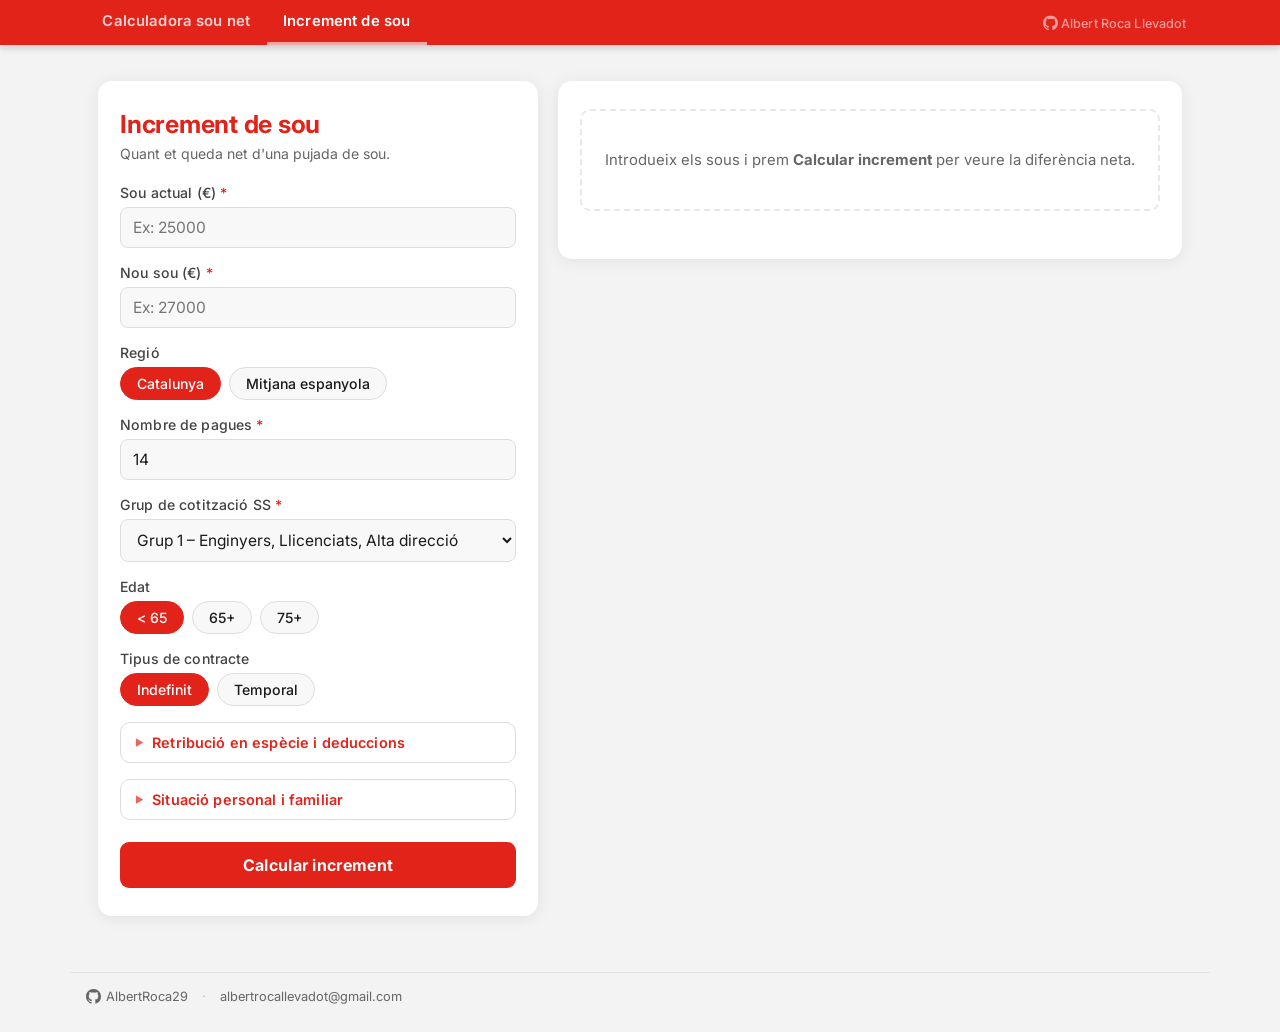
==== frontend/increment.html @ 5dbbe337 "feat: follow official AEAT algorithm and add step-by-step walkthrough Backend - Compute withholding " ====
<!DOCTYPE html>
<html lang="ca">
<head>
    <meta charset="UTF-8">
    <meta name="viewport" content="width=device-width, initial-scale=1.0">
    <title>Increment de sou</title>
    <link rel="icon" type="image/x-icon" href="logo.ico">
    <link rel="preconnect" href="https://fonts.googleapis.com">
    <link href="https://fonts.googleapis.com/css2?family=Inter:wght@400;500;600;700&display=swap" rel="stylesheet">
    <link rel="stylesheet" href="style.css">
</head>
<body>
    <nav class="navbar" id="navbar"></nav>

    <div class="page-wrapper">
        <div class="main-grid">

            <!-- LEFT: form -->
            <div class="form-panel">
                <h1>Increment de sou</h1>
                <p class="page-subtitle">Quant et queda net d'una pujada de sou.</p>
                <form id="incrementForm">
                    <div class="form-row">
                        <label for="sou_actual">Sou actual (€) <span style="color:var(--primary)">*</span></label>
                        <input type="number" id="sou_actual" name="sou_actual" required step="any" placeholder="Ex: 25000">
                    </div>
                    <div class="form-row">
                        <label for="sou_nou">Nou sou (€) <span style="color:var(--primary)">*</span></label>
                        <input type="number" id="sou_nou" name="sou_nou" required step="any" placeholder="Ex: 27000">
                    </div>
                    <div id="profileFields" style="display:contents"></div>

                    <button type="submit" class="btn-submit">Calcular increment</button>
                </form>
            </div>

            <!-- RIGHT: results -->
            <div class="result-panel">
                <div class="result-placeholder" id="resultPlaceholder">
                    Introdueix els sous i prem <strong>Calcular increment</strong> per veure la diferència neta.
                </div>
                <div id="result"></div>
                <div id="walkthrough"></div>
                <div id="plots"></div>
            </div>

        </div>
    </div>

    <footer class="site-footer" id="site-footer"></footer>

    <script src="shared.js"></script>
    <script src="profile.js"></script>
    <script src="walkthrough.js"></script>
    <script>
    Profile.mount(document.getElementById('profileFields'));

    document.getElementById('incrementForm').addEventListener('submit', async function(e) {
        e.preventDefault();
        const souActual = parseFloat(document.getElementById('sou_actual').value);
        const souNou = parseFloat(document.getElementById('sou_nou').value);
        const profile = Profile.read();
        const nPagues = profile.n_pagues;

        const placeholder = document.getElementById('resultPlaceholder');
        const resultEl = document.getElementById('result');
        const wtEl = document.getElementById('walkthrough');
        const plotsEl = document.getElementById('plots');
        wtEl.innerHTML = '';
        plotsEl.innerHTML = '';

        if (isNaN(souActual) || isNaN(souNou) || souNou <= souActual) {
            placeholder.style.display = 'none';
            resultEl.innerHTML = '<div style="color:#dc3545;padding:12px 0">El nou sou ha de ser superior al sou actual.</div>';
            return;
        }

        placeholder.style.display = 'none';
        resultEl.innerHTML = '<div style="color:#888;padding:20px 0;text-align:center">Calculant…</div>';

        try {
            const result = await Profile.post('/api/increment', { previous_gross: souActual, new_gross: souNou, ...profile });
            const fmt = (n) => '€' + n.toFixed(2).replace(/\B(?=(\d{3})+(?!\d))/g, '.');
            const pct = (n) => n.toFixed(2) + '%';
            const prev = result.previous, now = result.new;
            resultEl.innerHTML = `
<div style="font-size:0.95em;text-align:left;line-height:1.75;background:#f8f8f8;border-radius:12px;padding:20px 18px;border:1px solid #eee">
  <div style="font-weight:700;color:#e2231a;margin-bottom:10px;font-size:0.95em;letter-spacing:0.04em;font-family:Inter,sans-serif">RESUM DE L'INCREMENT</div>
  <span style="color:#888">Increment brut anual:</span> +${fmt(result.increment_annual_brut)}<br>
  <span style="color:#888">− SS addicional:</span> −${fmt(result.increment_annual_ss)}<br>
  <span style="color:#888">− IRPF addicional:</span> −${fmt(result.increment_annual_irpf)}<br>
  <b>Increment net anual: ${fmt(result.increment_annual_net)}</b>
  <div style="border-top:1px solid #e0e4ea;margin:8px 0"></div>
  <b style="font-size:1.08em">Increment net per paga (${nPagues}): ${fmt(result.increment_annual_net / nPagues)}</b><br>
  <span style="color:#888;font-size:0.88em">Equivalent mensual (÷12): ${fmt(result.increment_monthly_net)}</span>
  ${prev ? `<div style="border-top:1px solid #e0e4ea;margin:8px 0"></div>
  <span style="color:#888">Tipus de retenció:</span> ${pct(prev.tipo_retencio)} → <b>${pct(now.tipo_retencio)}</b><br>
  <span style="color:#888">Sou net per paga:</span> ${fmt(prev.sou_net_per_paga)} → <b>${fmt(now.sou_net_per_paga)}</b>` : ''}
</div>`;

            if (now && now.walkthrough) Walkthrough.render(wtEl, now.walkthrough, prev.walkthrough, { region: profile.region });
            if (result.increment_pie) plotsEl.innerHTML = `<img src="data:image/png;base64,${result.increment_pie}" alt="Gràfic de l'increment">`;

            if (window.innerWidth < 1024) {
                document.querySelector('.result-panel').scrollIntoView({behavior:'smooth', block:'start'});
            }
        } catch (err) {
            resultEl.innerHTML = '<div style="color:#dc3545;padding:12px 0">Error: ' + err.message + '</div>';
        }
    });
    </script>
</body>
</html>
---- frontend/style.css ----
:root {
    --primary: #e2231a;
    --primary-dark: #b81b13;
    --primary-light: #fff1f0;
    --bg: #f3f3f3;
    --card: #ffffff;
    --shadow: 0 2px 16px rgba(0,0,0,0.08);
    --radius: 14px;
    --input-bg: #f8f8f8;
    --input-border: #ddd;
    --text: #1a1a1a;
    --text-muted: #666;
}

*, *::before, *::after { box-sizing: border-box; }

html, body {
    margin: 0;
    padding: 0;
    min-height: 100vh;
    font-family: 'Inter', Arial, sans-serif;
    background: var(--bg);
    color: var(--text);
}

/* ---- Navbar ---- */
.navbar {
    background: var(--primary);
    position: sticky;
    top: 0;
    z-index: 100;
    box-shadow: 0 2px 8px rgba(0,0,0,0.2);
}
.navbar-inner {
    max-width: 1140px;
    margin: 0 auto;
    display: flex;
    align-items: center;
    justify-content: space-between;
    padding: 0 16px;
}
.navbar-links {
    display: flex;
    align-items: center;
}
.navbar a {
    color: rgba(255,255,255,0.8);
    text-decoration: none;
    font-weight: 600;
    font-size: 0.93em;
    padding: 0.8em 1.1em;
    border-bottom: 3px solid transparent;
    transition: color 0.15s, border-color 0.15s;
    display: inline-block;
    letter-spacing: 0.01em;
}
.navbar a.active,
.navbar a:hover {
    color: #fff;
    border-bottom-color: rgba(255,255,255,0.6);
}
.navbar-author {
    display: inline-flex;
    align-items: center;
    gap: 6px;
    color: rgba(255,255,255,0.55) !important;
    font-size: 0.79em !important;
    font-weight: 500 !important;
    padding: 0.5em 0.6em !important;
    border-bottom: none !important;
    white-space: nowrap;
}
.navbar-author:hover {
    color: rgba(255,255,255,0.9) !important;
    border-bottom-color: transparent !important;
}
.navbar-author svg {
  transform: translateY(2.5px);
}
@media (max-width: 420px) {
    .navbar-author-name { display: none; }
}

/* ---- Page layout ---- */
.page-wrapper {
    max-width: 1140px;
    margin: 0 auto;
    padding: 24px 16px 56px;
}

.main-grid {
    display: flex;
    flex-direction: column;
    gap: 20px;
}

@media (min-width: 768px) and (orientation: landscape),
       (min-width: 1024px) {
    .page-wrapper { padding: 36px 28px 56px; }
    .main-grid { flex-direction: row; align-items: flex-start; }
    .result-panel { flex: 1 1 0; position: sticky; top: 58px; }
}

/* ---- Panels ---- */
.form-panel,
.result-panel {
    background: var(--card);
    border-radius: var(--radius);
    box-shadow: var(--shadow);
    padding: 28px 22px;
}

h1 {
    color: var(--primary);
    font-size: 1.55em;
    font-weight: 700;
    margin: 0 0 6px 0;
    letter-spacing: -0.01em;
}

.page-subtitle {
    margin: 0 0 22px 0;
    font-size: 0.88em;
    color: var(--text-muted);
    font-weight: 400;
}

.section-label {
    margin: 0 0 14px 0;
    font-size: 0.78em;
    font-weight: 700;
    color: var(--text-muted);
    text-transform: uppercase;
    letter-spacing: 0.08em;
}

/* ---- Empty state ---- */
.result-placeholder {
    color: var(--text-muted);
    text-align: center;
    padding: 40px 16px;
    font-size: 0.93em;
    border: 2px dashed #e8e8e8;
    border-radius: 10px;
}

/* ---- Form ---- */
form {
    display: flex;
    flex-direction: column;
    gap: 16px;
}

.form-row {
    display: flex;
    flex-direction: column;
    gap: 6px;
}

label {
    font-weight: 500;
    font-size: 0.88em;
    color: #444;
    display: block;
    letter-spacing: 0.01em;
}

input[type="number"],
input[type="text"],
select {
    width: 100%;
    padding: 10px 12px;
    border-radius: 8px;
    border: 1.5px solid var(--input-border);
    background: var(--input-bg);
    font-size: 0.97rem;
    font-family: inherit;
    color: var(--text);
    transition: border-color 0.15s, box-shadow 0.15s;
    outline: none;
}
input[type="number"]:focus,
input[type="text"]:focus,
select:focus {
    border-color: var(--primary);
    box-shadow: 0 0 0 3px rgba(226,35,26,0.1);
}

/* ---- Pills ---- */
.pill-group {
    display: flex;
    flex-wrap: wrap;
    gap: 8px;
}
.pill {
    padding: 7px 16px;
    border-radius: 20px;
    border: 1.5px solid var(--input-border);
    background: var(--input-bg);
    cursor: pointer;
    font-weight: 500;
    font-size: 0.88em;
    transition: background 0.15s, border-color 0.15s, color 0.15s;
    user-select: none;
}
.pill.selected {
    background: var(--primary);
    color: #fff;
    border-color: var(--primary);
}

/* ---- Person cards (situació familiar) ---- */
.person-card {
    border: 1.5px solid var(--input-border);
    border-radius: 10px;
    padding: 12px 12px 14px;
    background: #fff;
    display: flex;
    flex-direction: column;
    gap: 11px;
}
.person-card-head {
    display: flex;
    justify-content: space-between;
    align-items: center;
    font-weight: 600;
    font-size: 0.86em;
    color: #444;
}
.mini-row {
    display: flex;
    flex-direction: column;
    gap: 6px;
}
.mini-label {
    font-size: 0.82em;
    color: var(--text-muted);
    font-weight: 500;
}
.field-hint {
    font-size: 0.8em;
    color: var(--text-muted);
    line-height: 1.45;
}

/* ---- Submit button ---- */
.btn-submit {
    background: var(--primary);
    color: #fff;
    border: none;
    border-radius: 9px;
    padding: 13px 24px;
    font-size: 1em;
    font-family: inherit;
    font-weight: 700;
    cursor: pointer;
    transition: background 0.15s;
    width: 100%;
    margin-top: 6px;
    letter-spacing: 0.02em;
}
.btn-submit:hover { background: var(--primary-dark); }

/* ---- Mobile ---- */
@media (max-width: 480px) {
    .form-panel, .result-panel { padding: 20px 14px; }
    h1 { font-size: 1.3em; }
}

/* ---- Footer ---- */
.site-footer {
    max-width: 1140px;
    margin: 0 auto;
    padding: 16px 16px 28px;
    display: flex;
    align-items: center;
    flex-wrap: wrap;
    gap: 8px 14px;
    color: var(--text-muted);
    font-size: 0.8em;
    border-top: 1px solid #e4e4e4;
}
.site-footer a {
    color: var(--text-muted);
    text-decoration: none;
    display: inline-flex;
    align-items: center;
    gap: 5px;
    transition: color 0.15s;
}
.site-footer a:hover { color: var(--primary); }
.site-footer .sep { opacity: 0.4; }
@media (max-width: 420px) {
    .footer-email { display: none; }
    .site-footer .sep { display: none; }
}

/* ==== Shared by the calculator and the increment page ==== */
@media (min-width: 768px) and (orientation: landscape),
       (min-width: 1024px) {
    .form-panel { flex: 0 0 440px; }
    .result-panel {
        max-height: calc(100vh - 80px);
        overflow-y: auto;
    }
}

/* ---- Toggle switch ---- */
.switch {
    display: inline-flex;
    align-items: center;
    gap: 10px;
    cursor: pointer;
    font-size: 0.88em;
    font-weight: 500;
}
.switch input[type="checkbox"] { display: none; }
.slider {
    width: 38px;
    height: 22px;
    background: #ccc;
    border-radius: 12px;
    position: relative;
    transition: background 0.2s;
    flex-shrink: 0;
}
.slider::before {
    content: '';
    position: absolute;
    left: 3px;
    top: 3px;
    width: 16px;
    height: 16px;
    background: #fff;
    border-radius: 50%;
    transition: transform 0.2s;
}
.switch input[type="checkbox"]:checked + .slider { background: var(--primary); }
.switch input[type="checkbox"]:checked + .slider::before { transform: translateX(16px); }

/* ---- Accordion ---- */
details {
    border: 1.5px solid var(--input-border);
    border-radius: 10px;
    overflow: hidden;
}
summary {
    font-weight: 600;
    font-size: 0.9em;
    color: var(--primary);
    padding: 11px 14px;
    cursor: pointer;
    outline: none;
    list-style: none;
    display: flex;
    align-items: center;
    gap: 8px;
    user-select: none;
    letter-spacing: 0.01em;
}
summary::-webkit-details-marker { display: none; }
summary::before {
    content: '▶';
    font-size: 0.65em;
    transition: transform 0.2s;
    opacity: 0.7;
}
details[open] > summary::before { transform: rotate(90deg); }
.group-content {
    padding: 8px 14px 16px;
    display: flex;
    flex-direction: column;
    gap: 12px;
    border-top: 1px solid var(--input-border);
    background: #fafafa;
}

/* ---- Extra buttons ---- */
.add-btn {
    background: var(--primary);
    color: #fff;
    border: none;
    border-radius: 7px;
    padding: 8px 16px;
    font-size: 0.88em;
    font-family: inherit;
    font-weight: 600;
    cursor: pointer;
    transition: background 0.15s;
}
.add-btn:hover { background: var(--primary-dark); }

.remove-btn {
    background: #dc3545;
    color: #fff;
    border: none;
    border-radius: 6px;
    padding: 5px 10px;
    font-size: 0.85em;
    cursor: pointer;
    font-family: inherit;
    font-weight: 500;
}
.remove-btn:hover { background: #b02a37; }

/* ---- Result / plots ---- */
#result { font-size: 0.95em; line-height: 1.7; }
#plots { display: flex; flex-direction: column; gap: 20px; margin-top: 20px; }
#plots img {
    max-width: 100%;
    border-radius: 12px;
    border: 1px solid #ebebeb;
    box-shadow: 0 2px 12px rgba(0,0,0,0.06);
}

#result { font-size: 0.95em; line-height: 1.7; }

/* ==== Walkthrough (pas a pas de l'algorisme oficial) ==== */
.wt { margin-top: 22px; display: flex; flex-direction: column; gap: 14px; }
.wt-head { padding: 2px 2px 0; }
.wt-title { font-weight: 700; font-size: 1.05em; }
.wt-subtitle { font-size: 0.85em; color: var(--text-muted); margin-top: 2px; }
.wt-subtitle a { color: var(--primary); }
.wt-card { background: #f8f8f8; border: 1px solid #eee; border-radius: 12px; padding: 14px 16px; }
.wt-h { font-weight: 700; font-size: 0.95em; }
.wt-h span { color: var(--text-muted); font-weight: 500; }
.wt-p { font-size: 0.84em; color: #555; margin-top: 2px; line-height: 1.5; }
.wt-wf { display: grid; grid-template-columns: minmax(110px, 160px) 1fr auto; gap: 6px 10px; align-items: center; margin-top: 10px; font-size: 0.85em; line-height: 1.25; }
.wt-lab { text-align: right; color: #333; }
.wt-lab code { display: block; font-size: 0.78em; color: #888; }
.wt-track { position: relative; height: 18px; background: #efefef; border-radius: 4px; }
.wt-bar { position: absolute; top: 0; height: 100%; border-radius: 4px; transition: all .35s; }
.wt-num { font-family: ui-monospace, Menlo, Consolas, monospace; font-size: 0.92em; text-align: right; white-space: nowrap; }
.wt-neg { background: repeating-linear-gradient(135deg, #f6b6b2 0 6px, #fbd3d0 6px 12px); }
.wt-tot { background: var(--primary); }
.wt-start { background: #2f6fd6; }
.wt-min { background: #3aa76d; }
.wt-ghost { position: absolute; top: -3px; bottom: -3px; width: 2px; margin-left: -1px; background: #1a1a1a; border-radius: 1px; }
.wt-d { display: block; font-size: 0.82em; }
.wt-up, .wt-down { color: #444; font-weight: 600; } .wt-same { color: #999; }
.wt-h .wt-d, .wt-rowlab .wt-d, .wt-kv .wt-d { display: inline; margin-left: 6px; }
.wt-rowlab { font-size: 0.82em; color: #666; margin-top: 10px; }
.wt-brkwrap { position: relative; }
.wt-brk { display: flex; height: 26px; border-radius: 6px; overflow: hidden; margin-top: 4px; }
.wt-brk div { display: flex; align-items: center; justify-content: center; font-size: 0.72em; color: #fff; font-weight: 600; white-space: nowrap; overflow: hidden; min-width: 0; }
.wt-kv { display: grid; grid-template-columns: 1fr auto; gap: 4px 12px; font-size: 0.86em; margin-top: 10px; }
.wt-kv span:nth-child(even) { font-family: ui-monospace, Menlo, Consolas, monospace; text-align: right; }
.wt-pill { display: inline-block; border-radius: 99px; padding: 2px 10px; font-size: 0.8em; font-weight: 600; }
.wt-ok { background: #e5f6ec; color: #1f7a47; } .wt-no { background: var(--primary-light); color: var(--primary-dark); } .wt-warn { background: #fff4dd; color: #8a5a00; }
.wt-big { display: flex; flex-wrap: wrap; gap: 14px 32px; margin-top: 12px; align-items: flex-end; }
.wt-n { font-size: 1.9em; font-weight: 800; color: var(--primary); line-height: 1.1; }
.wt-n2 { font-size: 1.35em; color: #333; }
.wt-was { font-size: 0.8em; color: #888; }
@media (max-width: 520px) {
    .wt-card { padding: 12px; }
    .wt-wf { grid-template-columns: 84px 1fr auto; gap: 6px 8px; }
    .wt-lab code { display: none; }
}
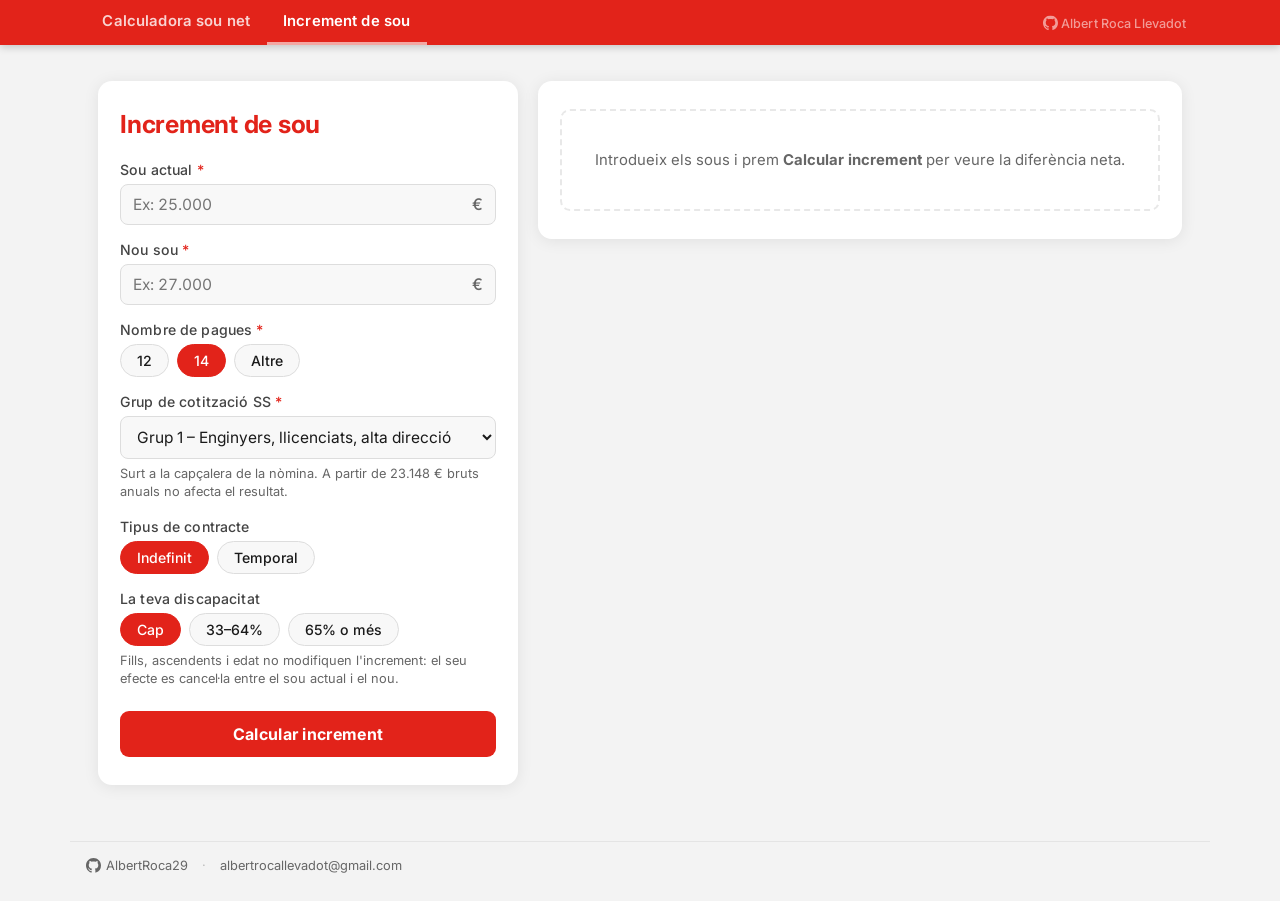
==== commit 10475994: "feat(calculator): simplify pay count and SS group inputs - Number of pays: 12 / 14 pills plus "Altre" ====
--- a/frontend/increment.html
+++ b/frontend/increment.html
@@ -18,18 +18,50 @@
             <!-- LEFT: form -->
             <div class="form-panel">
                 <h1>Increment de sou</h1>
-                <p class="page-subtitle">Quant et queda net d'una pujada de sou.</p>
                 <form id="incrementForm">
                     <div class="form-row">
-                        <label for="sou_actual">Sou actual (€) <span style="color:var(--primary)">*</span></label>
-                        <input type="number" id="sou_actual" name="sou_actual" required step="any" placeholder="Ex: 25000">
+                        <label for="sou_actual">Sou actual <span class="req">*</span></label>
+                        <div class="input-affix">
+                            <input type="text" inputmode="decimal" data-money autocomplete="off" id="sou_actual" name="sou_actual" required placeholder="Ex: 25.000">
+                        </div>
                     </div>
                     <div class="form-row">
-                        <label for="sou_nou">Nou sou (€) <span style="color:var(--primary)">*</span></label>
-                        <input type="number" id="sou_nou" name="sou_nou" required step="any" placeholder="Ex: 27000">
+                        <label for="sou_nou">Nou sou <span class="req">*</span></label>
+                        <div class="input-affix">
+                            <input type="text" inputmode="decimal" data-money autocomplete="off" id="sou_nou" name="sou_nou" required placeholder="Ex: 27.000">
+                        </div>
                     </div>
-                    <div id="profileFields" style="display:contents"></div>
-
+                    <div class="form-row">
+                        <label>Nombre de pagues <span class="req">*</span></label>
+                        <div class="pill-group" id="paguesPills">
+                            <button type="button" aria-pressed="false" class="pill" data-value="12">12</button>
+                            <button type="button" aria-pressed="true" class="pill selected" data-value="14">14</button>
+                            <button type="button" aria-pressed="false" class="pill" data-value="other">Altre</button>
+                            <input type="number" id="n_pagues" name="n_pagues" class="pagues-other" required min="1" max="15" step="1" value="14" placeholder="Nº" aria-label="Nombre de pagues" hidden>
+                        </div>
+                    </div>
+                    <div class="form-row">
+                        <label for="grup_cotitzacio">Grup de cotització SS <span class="req">*</span></label>
+                        <select id="grup_cotitzacio" name="grup_cotitzacio" required></select>
+                    </div>
+                    <div class="form-row">
+                        <label>Tipus de contracte</label>
+                        <div class="pill-group" id="contractTypePills">
+                            <button type="button" aria-pressed="true" class="pill selected" data-value="indefinite">Indefinit</button>
+                            <button type="button" aria-pressed="false" class="pill" data-value="temporary">Temporal</button>
+                        </div>
+                        <input type="hidden" id="contract_type" name="contract_type" value="indefinite">
+                    </div>
+                    <div class="form-row">
+                        <label>La teva discapacitat</label>
+                        <div class="pill-group" id="disabilitySelfPills">
+                            <button type="button" aria-pressed="true" class="pill selected" data-value="0">Cap</button>
+                            <button type="button" aria-pressed="false" class="pill" data-value="50">33–64%</button>
+                            <button type="button" aria-pressed="false" class="pill" data-value="80">65% o més</button>
+                        </div>
+                        <input type="hidden" id="disability_self" value="0">
+                        <div class="field-hint">Fills, ascendents i edat no modifiquen l'increment: el seu efecte es cancel·la entre el sou actual i el nou.</div>
+                    </div>
                     <button type="submit" class="btn-submit">Calcular increment</button>
                 </form>
             </div>
@@ -39,8 +71,7 @@
                 <div class="result-placeholder" id="resultPlaceholder">
                     Introdueix els sous i prem <strong>Calcular increment</strong> per veure la diferència neta.
                 </div>
-                <div id="result"></div>
-                <div id="walkthrough"></div>
+                <div id="result" aria-live="polite"></div>
                 <div id="plots"></div>
             </div>
 
@@ -50,62 +81,72 @@
     <footer class="site-footer" id="site-footer"></footer>
 
     <script src="shared.js"></script>
-    <script src="profile.js"></script>
-    <script src="walkthrough.js"></script>
     <script>
-    Profile.mount(document.getElementById('profileFields'));
+    // Amb dos sous, mana el més baix: és on el grup pot afectar.
+    initGrupSelect('grup_cotitzacio',
+        () => { const v = ['sou_actual', 'sou_nou'].map(readMoney).filter(Number.isFinite); return v.length ? Math.min(...v) : NaN; },
+        ['sou_actual', 'sou_nou']);
+    bindPaguesPills('paguesPills', 'n_pagues');
+    initMoneyInputs();
+    bindPills('contractTypePills', 'contract_type');
+    bindPills('disabilitySelfPills', 'disability_self');
 
+    function renderResult(r, nPagues) {
+        return resultHero(`Increment net per paga (${nPagues})`, fmtEur(r.increment_annual_net / nPagues),
+                `Equivalent mensual (÷12): ${fmtEur(r.increment_monthly_net)}`)
+            + resultSection("Resum de l'increment", [
+                ['Increment brut anual', '+' + fmtEur(r.increment_annual_brut)],
+                ['− SS addicional', '−' + fmtEur(r.increment_annual_ss), 'minus'],
+                ['− IRPF addicional', '−' + fmtEur(r.increment_annual_irpf), 'minus'],
+                ['Increment net anual', fmtEur(r.increment_annual_net), 'total'],
+            ]);
+    }
+
+    let requestSeq = 0;
     document.getElementById('incrementForm').addEventListener('submit', async function(e) {
         e.preventDefault();
-        const souActual = parseFloat(document.getElementById('sou_actual').value);
-        const souNou = parseFloat(document.getElementById('sou_nou').value);
-        const profile = Profile.read();
-        const nPagues = profile.n_pagues;
+        const seq = ++requestSeq;
+        const souActual = readMoney('sou_actual');
+        const souNou = readMoney('sou_nou');
+        const nPagues = parseInt(document.getElementById('n_pagues').value);
 
-        const placeholder = document.getElementById('resultPlaceholder');
         const resultEl = document.getElementById('result');
-        const wtEl = document.getElementById('walkthrough');
         const plotsEl = document.getElementById('plots');
-        wtEl.innerHTML = '';
+        document.getElementById('resultPlaceholder').style.display = 'none';
         plotsEl.innerHTML = '';
 
         if (isNaN(souActual) || isNaN(souNou) || souNou <= souActual) {
-            placeholder.style.display = 'none';
-            resultEl.innerHTML = '<div style="color:#dc3545;padding:12px 0">El nou sou ha de ser superior al sou actual.</div>';
+            showError(resultEl, 'El nou sou ha de ser superior al sou actual.');
             return;
         }
 
-        placeholder.style.display = 'none';
-        resultEl.innerHTML = '<div style="color:#888;padding:20px 0;text-align:center">Calculant…</div>';
+        showLoading(resultEl);
+        const restoreButton = setSubmitting(this);
 
         try {
-            const result = await Profile.post('/api/increment', { previous_gross: souActual, new_gross: souNou, ...profile });
-            const fmt = (n) => '€' + n.toFixed(2).replace(/\B(?=(\d{3})+(?!\d))/g, '.');
-            const pct = (n) => n.toFixed(2) + '%';
-            const prev = result.previous, now = result.new;
-            resultEl.innerHTML = `
-<div style="font-size:0.95em;text-align:left;line-height:1.75;background:#f8f8f8;border-radius:12px;padding:20px 18px;border:1px solid #eee">
-  <div style="font-weight:700;color:#e2231a;margin-bottom:10px;font-size:0.95em;letter-spacing:0.04em;font-family:Inter,sans-serif">RESUM DE L'INCREMENT</div>
-  <span style="color:#888">Increment brut anual:</span> +${fmt(result.increment_annual_brut)}<br>
-  <span style="color:#888">− SS addicional:</span> −${fmt(result.increment_annual_ss)}<br>
-  <span style="color:#888">− IRPF addicional:</span> −${fmt(result.increment_annual_irpf)}<br>
-  <b>Increment net anual: ${fmt(result.increment_annual_net)}</b>
-  <div style="border-top:1px solid #e0e4ea;margin:8px 0"></div>
-  <b style="font-size:1.08em">Increment net per paga (${nPagues}): ${fmt(result.increment_annual_net / nPagues)}</b><br>
-  <span style="color:#888;font-size:0.88em">Equivalent mensual (÷12): ${fmt(result.increment_monthly_net)}</span>
-  ${prev ? `<div style="border-top:1px solid #e0e4ea;margin:8px 0"></div>
-  <span style="color:#888">Tipus de retenció:</span> ${pct(prev.tipo_retencio)} → <b>${pct(now.tipo_retencio)}</b><br>
-  <span style="color:#888">Sou net per paga:</span> ${fmt(prev.sou_net_per_paga)} → <b>${fmt(now.sou_net_per_paga)}</b>` : ''}
-</div>`;
-
-            if (now && now.walkthrough) Walkthrough.render(wtEl, now.walkthrough, prev.walkthrough, { region: profile.region });
-            if (result.increment_pie) plotsEl.innerHTML = `<img src="data:image/png;base64,${result.increment_pie}" alt="Gràfic de l'increment">`;
-
-            if (window.innerWidth < 1024) {
-                document.querySelector('.result-panel').scrollIntoView({behavior:'smooth', block:'start'});
+            const result = await postApi('/api/increment', {
+                previous_gross: souActual,
+                new_gross: souNou,
+                n_pagues: nPagues,
+                pagues_prorratejades: false,
+                retribucio_en_especie_ann: 0,
+                grup_cotitzacio: document.getElementById('grup_cotitzacio').value,
+                contract_type: document.getElementById('contract_type').value,
+                other_deductions: 0,
+                age: 30,
+                disability_self: parseInt(document.getElementById('disability_self').value)
+            });
+            if (seq !== requestSeq) return; // ja hi ha una petició més nova
+            resultEl.innerHTML = renderResult(result, nPagues);
+            if (result.increment_pie) {
+                plotsEl.innerHTML = chartCard(result.increment_pie, "Gràfic de l'increment", 'pie');
             }
+            scrollToResultsIfStacked();
         } catch (err) {
-            resultEl.innerHTML = '<div style="color:#dc3545;padding:12px 0">Error: ' + err.message + '</div>';
+            if (seq !== requestSeq) return;
+            showError(resultEl, err.message);
+        } finally {
+            restoreButton();
         }
     });
     </script>
--- a/frontend/style.css
+++ b/frontend/style.css
@@ -2,14 +2,17 @@
     --primary: #e2231a;
     --primary-dark: #b81b13;
     --primary-light: #fff1f0;
+    --primary-border: #fbd5d2;
     --bg: #f3f3f3;
     --card: #ffffff;
     --shadow: 0 2px 16px rgba(0,0,0,0.08);
     --radius: 14px;
     --input-bg: #f8f8f8;
     --input-border: #ddd;
+    --line: #eeeeee;
     --text: #1a1a1a;
     --text-muted: #666;
+    --navbar-h: 45px;
 }
 
 *, *::before, *::after { box-sizing: border-box; }
@@ -42,6 +45,7 @@
 .navbar-links {
     display: flex;
     align-items: center;
+    min-width: 0;
 }
 .navbar a {
     color: rgba(255,255,255,0.8);
@@ -53,6 +57,7 @@
     transition: color 0.15s, border-color 0.15s;
     display: inline-block;
     letter-spacing: 0.01em;
+    white-space: nowrap;
 }
 .navbar a.active,
 .navbar a:hover {
@@ -68,7 +73,6 @@
     font-weight: 500 !important;
     padding: 0.5em 0.6em !important;
     border-bottom: none !important;
-    white-space: nowrap;
 }
 .navbar-author:hover {
     color: rgba(255,255,255,0.9) !important;
@@ -77,7 +81,9 @@
 .navbar-author svg {
   transform: translateY(2.5px);
 }
-@media (max-width: 420px) {
+@media (max-width: 480px) {
+    .navbar-inner { padding: 0 6px; }
+    .navbar a { font-size: 0.84em; padding: 0.95em 0.65em; }
     .navbar-author-name { display: none; }
 }
 
@@ -88,6 +94,9 @@
     padding: 24px 16px 56px;
 }
 
+/* Evita que la navbar sticky tapi l'inici dels resultats en fer scroll */
+.result-panel { scroll-margin-top: calc(var(--navbar-h) + 16px); }
+
 .main-grid {
     display: flex;
     flex-direction: column;
@@ -98,7 +107,15 @@
        (min-width: 1024px) {
     .page-wrapper { padding: 36px 28px 56px; }
     .main-grid { flex-direction: row; align-items: flex-start; }
-    .result-panel { flex: 1 1 0; position: sticky; top: 58px; }
+    .form-panel { flex: 0 0 420px; }
+    .result-panel {
+        flex: 1 1 0;
+        min-width: 0;
+        position: sticky;
+        top: calc(var(--navbar-h) + 14px);
+        max-height: calc(100vh - var(--navbar-h) - 28px);
+        overflow-y: auto;
+    }
 }
 
 /* ---- Panels ---- */
@@ -114,24 +131,16 @@
     color: var(--primary);
     font-size: 1.55em;
     font-weight: 700;
-    margin: 0 0 6px 0;
+    margin: 0 0 22px 0;
     letter-spacing: -0.01em;
 }
+h1:has(+ .page-subtitle) { margin-bottom: 6px; }
 
 .page-subtitle {
     margin: 0 0 22px 0;
     font-size: 0.88em;
     color: var(--text-muted);
     font-weight: 400;
-}
-
-.section-label {
-    margin: 0 0 14px 0;
-    font-size: 0.78em;
-    font-weight: 700;
-    color: var(--text-muted);
-    text-transform: uppercase;
-    letter-spacing: 0.08em;
 }
 
 /* ---- Empty state ---- */
@@ -164,6 +173,25 @@
     display: block;
     letter-spacing: 0.01em;
 }
+.req { color: var(--primary); }
+
+.group-title {
+    font-weight: 600;
+    font-size: 0.9em;
+    margin-bottom: 6px;
+}
+.group-title + .field-hint { margin-bottom: 8px; }
+
+.grup-collapsed {
+    background: var(--input-bg);
+    border: 1.5px solid var(--input-border);
+    border-radius: 8px;
+    padding: 10px 12px;
+    font-size: 0.9em;
+    color: var(--text-muted);
+}
+.grup-collapsed[hidden], select[hidden], .field-hint[hidden] { display: none; }
+.grup-ok { color: #1a7f37; font-weight: 700; margin-right: 4px; }
 
 input[type="number"],
 input[type="text"],
@@ -186,6 +214,23 @@
     box-shadow: 0 0 0 3px rgba(226,35,26,0.1);
 }
 
+/* Camp d'import amb sufix € */
+.input-affix { position: relative; }
+.input-affix input {
+    padding-right: 34px;
+    font-variant-numeric: tabular-nums;
+}
+.input-affix::after {
+    content: '€';
+    position: absolute;
+    right: 13px;
+    top: 50%;
+    transform: translateY(-50%);
+    color: var(--text-muted);
+    font-weight: 500;
+    pointer-events: none;
+}
+
 /* ---- Pills ---- */
 .pill-group {
     display: flex;
@@ -202,14 +247,120 @@
     font-size: 0.88em;
     transition: background 0.15s, border-color 0.15s, color 0.15s;
     user-select: none;
-}
+    font-family: inherit;
+    color: var(--text);
+    line-height: normal;
+}
+input[type="number"].pagues-other {
+    width: 80px;
+    padding: 6px 10px;
+    border-radius: 20px;
+}
+.pill:hover:not(.selected) { border-color: #c4c4c4; }
 .pill.selected {
     background: var(--primary);
     color: #fff;
     border-color: var(--primary);
 }
+.pill:focus-visible,
+.btn-submit:focus-visible,
+.add-btn:focus-visible,
+.remove-btn:focus-visible {
+    outline: 2px solid var(--primary);
+    outline-offset: 2px;
+}
+
+/* ---- Toggle switch ---- */
+.switch {
+    display: inline-flex;
+    align-items: center;
+    gap: 10px;
+    cursor: pointer;
+    font-size: 0.88em;
+    font-weight: 500;
+}
+.switch input[type="checkbox"] { position: absolute; opacity: 0; width: 1px; height: 1px; }
+.switch input[type="checkbox"]:focus-visible + .slider { outline: 2px solid var(--primary); outline-offset: 2px; }
+.slider {
+    width: 38px;
+    height: 22px;
+    background: #ccc;
+    border-radius: 12px;
+    position: relative;
+    transition: background 0.2s;
+    flex-shrink: 0;
+}
+.slider::before {
+    content: '';
+    position: absolute;
+    left: 3px;
+    top: 3px;
+    width: 16px;
+    height: 16px;
+    background: #fff;
+    border-radius: 50%;
+    transition: transform 0.2s;
+    box-shadow: 0 1px 2px rgba(0,0,0,0.2);
+}
+.switch input[type="checkbox"]:checked + .slider { background: var(--primary); }
+.switch input[type="checkbox"]:checked + .slider::before { transform: translateX(16px); }
+
+/* ---- Accordion ---- */
+details {
+    border: 1.5px solid var(--input-border);
+    border-radius: 10px;
+    overflow: hidden;
+}
+summary {
+    font-weight: 600;
+    font-size: 0.9em;
+    color: var(--primary);
+    padding: 11px 14px;
+    cursor: pointer;
+    list-style: none;
+    display: flex;
+    align-items: center;
+    gap: 8px;
+    user-select: none;
+    letter-spacing: 0.01em;
+    transition: background 0.15s;
+}
+summary:hover { background: var(--primary-light); }
+summary::-webkit-details-marker { display: none; }
+summary:focus-visible { outline: 2px solid var(--primary); outline-offset: -2px; border-radius: 10px; }
+summary::before {
+    content: '';
+    width: 7px;
+    height: 7px;
+    border-right: 2px solid currentColor;
+    border-bottom: 2px solid currentColor;
+    transform: rotate(-45deg);
+    transition: transform 0.2s;
+    margin: 0 3px 0 1px;
+    flex-shrink: 0;
+}
+details[open] > summary::before { transform: rotate(45deg) translate(-2px, -1px); }
+.group-content {
+    padding: 12px 14px 16px;
+    display: flex;
+    flex-direction: column;
+    gap: 14px;
+    border-top: 1px solid var(--input-border);
+    background: #fafafa;
+}
+details[open] > .group-content { animation: slide-down 0.22s ease-out; }
+@keyframes slide-down {
+    from { opacity: 0; transform: translateY(-6px); }
+    to   { opacity: 1; transform: none; }
+}
 
 /* ---- Person cards (situació familiar) ---- */
+.person-list {
+    display: flex;
+    flex-direction: column;
+    gap: 10px;
+}
+.person-list:empty { display: none; }
 .person-card {
     border: 1.5px solid var(--input-border);
     border-radius: 10px;
@@ -218,6 +369,7 @@
     display: flex;
     flex-direction: column;
     gap: 11px;
+    animation: fade-in 0.2s ease-out;
 }
 .person-card-head {
     display: flex;
@@ -243,7 +395,7 @@
     line-height: 1.45;
 }
 
-/* ---- Submit button ---- */
+/* ---- Buttons ---- */
 .btn-submit {
     background: var(--primary);
     color: #fff;
@@ -258,13 +410,198 @@
     width: 100%;
     margin-top: 6px;
     letter-spacing: 0.02em;
+    display: inline-flex;
+    align-items: center;
+    justify-content: center;
+    gap: 10px;
 }
 .btn-submit:hover { background: var(--primary-dark); }
+.btn-submit:disabled { opacity: 0.75; cursor: progress; }
+.btn-submit:disabled:hover { background: var(--primary); }
+
+.spinner {
+    width: 16px;
+    height: 16px;
+    border: 2px solid rgba(255,255,255,0.4);
+    border-top-color: #fff;
+    border-radius: 50%;
+    animation: spin 0.7s linear infinite;
+}
+@keyframes spin { to { transform: rotate(360deg); } }
+
+.add-btn {
+    align-self: flex-start;
+    margin-top: 10px;
+    background: transparent;
+    color: var(--primary);
+    border: 1.5px dashed var(--primary-border);
+    border-radius: 8px;
+    padding: 7px 14px;
+    font-size: 0.86em;
+    font-family: inherit;
+    font-weight: 600;
+    cursor: pointer;
+    transition: background 0.15s, border-color 0.15s;
+}
+.add-btn:hover { background: var(--primary-light); border-color: var(--primary); }
+
+.remove-btn {
+    width: 28px;
+    height: 28px;
+    display: inline-flex;
+    align-items: center;
+    justify-content: center;
+    background: transparent;
+    color: #999;
+    border: none;
+    border-radius: 50%;
+    font-size: 1.25em;
+    line-height: 1;
+    cursor: pointer;
+    font-family: inherit;
+    transition: background 0.15s, color 0.15s;
+}
+.remove-btn:hover { background: var(--primary-light); color: var(--primary); }
+
+/* ---- Resultats ---- */
+#result:not(:empty),
+#plots:not(:empty) { animation: fade-in 0.3s ease-out; }
+@keyframes fade-in {
+    from { opacity: 0; transform: translateY(4px); }
+    to   { opacity: 1; transform: none; }
+}
+
+.result-hero {
+    background: var(--primary-light);
+    border: 1px solid var(--primary-border);
+    border-radius: 12px;
+    padding: 18px 20px;
+    margin-bottom: 22px;
+}
+.result-hero-label,
+.result-section-title {
+    font-size: 0.74em;
+    font-weight: 700;
+    letter-spacing: 0.07em;
+    text-transform: uppercase;
+    color: var(--primary);
+}
+.result-hero-value {
+    font-size: 2.15em;
+    font-weight: 700;
+    letter-spacing: -0.02em;
+    line-height: 1.15;
+    margin: 4px 0 2px;
+    font-variant-numeric: tabular-nums;
+}
+.result-hero-sub {
+    font-size: 0.85em;
+    color: var(--text-muted);
+    font-variant-numeric: tabular-nums;
+}
+
+.result-section + .result-section { margin-top: 22px; }
+.result-section-title {
+    padding-bottom: 6px;
+    border-bottom: 2px solid var(--primary-border);
+}
+.result-table {
+    width: 100%;
+    border-collapse: collapse;
+    font-size: 0.92em;
+    font-variant-numeric: tabular-nums;
+}
+.result-table td {
+    padding: 7px 0;
+    border-bottom: 1px solid var(--line);
+    vertical-align: top;
+}
+.result-table td.amount {
+    text-align: right;
+    white-space: nowrap;
+    padding-left: 12px;
+}
+.result-table tr.sub td { color: var(--text-muted); font-size: 0.92em; padding: 4px 0; }
+.result-table tr.sub td:first-child { padding-left: 14px; }
+.result-table tr.minus td:first-child { color: var(--text-muted); }
+.result-table tr.total td {
+    font-weight: 700;
+    border-top: 1.5px solid #d6d6d6;
+    border-bottom: none;
+}
+.result-table tr:last-child td { border-bottom: none; }
+.amount-secondary {
+    display: block;
+    font-size: 0.86em;
+    font-weight: 500;
+    color: var(--text-muted);
+}
+
+.result-skeleton { display: flex; flex-direction: column; gap: 12px; }
+.result-skeleton div {
+    height: 14px;
+    border-radius: 6px;
+    background: linear-gradient(90deg, #f0f0f0 25%, #e6e6e6 50%, #f0f0f0 75%);
+    background-size: 200% 100%;
+    animation: shimmer 1.2s linear infinite;
+}
+.result-skeleton .sk-hero { height: 86px; border-radius: 12px; margin-bottom: 10px; }
+.result-skeleton div:nth-child(3n) { width: 70%; }
+.result-skeleton div:nth-child(3n+1):not(.sk-hero) { width: 85%; }
+@keyframes shimmer { to { background-position: -200% 0; } }
+
+.result-error {
+    color: #b02a37;
+    background: #fdf0f1;
+    border: 1px solid #f5c6cb;
+    border-radius: 10px;
+    padding: 12px 14px;
+    font-size: 0.92em;
+}
+
+/* ---- Gràfics ---- */
+#plots { display: flex; flex-direction: column; gap: 16px; margin-top: 22px; }
+#plots:empty { display: none; }
+.chart-card {
+    display: flex;
+    justify-content: center;
+    padding: 14px;
+    border: 1px solid var(--line);
+    border-radius: 12px;
+    background: #fff;
+    cursor: zoom-in;
+    transition: box-shadow 0.15s;
+}
+.chart-card:hover { box-shadow: 0 2px 12px rgba(0,0,0,0.07); }
+.chart-card img { width: 100%; height: auto; display: block; }
+.chart-card.chart-pie img { max-width: 380px; }
+.chart-card.chart-lines img { max-width: 560px; }
+
+.chart-lightbox {
+    position: fixed;
+    inset: 0;
+    z-index: 200;
+    background: rgba(20,20,20,0.82);
+    display: flex;
+    align-items: flex-start;
+    justify-content: center;
+    overflow: auto;
+    padding: 24px 12px;
+    cursor: zoom-out;
+    animation: fade-in 0.15s ease-out;
+}
+.chart-lightbox img {
+    max-width: min(100%, 900px);
+    height: auto;
+    border-radius: 10px;
+    background: #fff;
+}
 
 /* ---- Mobile ---- */
 @media (max-width: 480px) {
     .form-panel, .result-panel { padding: 20px 14px; }
     h1 { font-size: 1.3em; }
+    .result-hero-value { font-size: 1.85em; }
 }
 
 /* ---- Footer ---- */
@@ -295,164 +632,6 @@
     .site-footer .sep { display: none; }
 }
 
-/* ==== Shared by the calculator and the increment page ==== */
-@media (min-width: 768px) and (orientation: landscape),
-       (min-width: 1024px) {
-    .form-panel { flex: 0 0 440px; }
-    .result-panel {
-        max-height: calc(100vh - 80px);
-        overflow-y: auto;
-    }
-}
-
-/* ---- Toggle switch ---- */
-.switch {
-    display: inline-flex;
-    align-items: center;
-    gap: 10px;
-    cursor: pointer;
-    font-size: 0.88em;
-    font-weight: 500;
-}
-.switch input[type="checkbox"] { display: none; }
-.slider {
-    width: 38px;
-    height: 22px;
-    background: #ccc;
-    border-radius: 12px;
-    position: relative;
-    transition: background 0.2s;
-    flex-shrink: 0;
-}
-.slider::before {
-    content: '';
-    position: absolute;
-    left: 3px;
-    top: 3px;
-    width: 16px;
-    height: 16px;
-    background: #fff;
-    border-radius: 50%;
-    transition: transform 0.2s;
-}
-.switch input[type="checkbox"]:checked + .slider { background: var(--primary); }
-.switch input[type="checkbox"]:checked + .slider::before { transform: translateX(16px); }
-
-/* ---- Accordion ---- */
-details {
-    border: 1.5px solid var(--input-border);
-    border-radius: 10px;
-    overflow: hidden;
-}
-summary {
-    font-weight: 600;
-    font-size: 0.9em;
-    color: var(--primary);
-    padding: 11px 14px;
-    cursor: pointer;
-    outline: none;
-    list-style: none;
-    display: flex;
-    align-items: center;
-    gap: 8px;
-    user-select: none;
-    letter-spacing: 0.01em;
-}
-summary::-webkit-details-marker { display: none; }
-summary::before {
-    content: '▶';
-    font-size: 0.65em;
-    transition: transform 0.2s;
-    opacity: 0.7;
-}
-details[open] > summary::before { transform: rotate(90deg); }
-.group-content {
-    padding: 8px 14px 16px;
-    display: flex;
-    flex-direction: column;
-    gap: 12px;
-    border-top: 1px solid var(--input-border);
-    background: #fafafa;
-}
-
-/* ---- Extra buttons ---- */
-.add-btn {
-    background: var(--primary);
-    color: #fff;
-    border: none;
-    border-radius: 7px;
-    padding: 8px 16px;
-    font-size: 0.88em;
-    font-family: inherit;
-    font-weight: 600;
-    cursor: pointer;
-    transition: background 0.15s;
-}
-.add-btn:hover { background: var(--primary-dark); }
-
-.remove-btn {
-    background: #dc3545;
-    color: #fff;
-    border: none;
-    border-radius: 6px;
-    padding: 5px 10px;
-    font-size: 0.85em;
-    cursor: pointer;
-    font-family: inherit;
-    font-weight: 500;
-}
-.remove-btn:hover { background: #b02a37; }
-
-/* ---- Result / plots ---- */
-#result { font-size: 0.95em; line-height: 1.7; }
-#plots { display: flex; flex-direction: column; gap: 20px; margin-top: 20px; }
-#plots img {
-    max-width: 100%;
-    border-radius: 12px;
-    border: 1px solid #ebebeb;
-    box-shadow: 0 2px 12px rgba(0,0,0,0.06);
-}
-
-#result { font-size: 0.95em; line-height: 1.7; }
-
-/* ==== Walkthrough (pas a pas de l'algorisme oficial) ==== */
-.wt { margin-top: 22px; display: flex; flex-direction: column; gap: 14px; }
-.wt-head { padding: 2px 2px 0; }
-.wt-title { font-weight: 700; font-size: 1.05em; }
-.wt-subtitle { font-size: 0.85em; color: var(--text-muted); margin-top: 2px; }
-.wt-subtitle a { color: var(--primary); }
-.wt-card { background: #f8f8f8; border: 1px solid #eee; border-radius: 12px; padding: 14px 16px; }
-.wt-h { font-weight: 700; font-size: 0.95em; }
-.wt-h span { color: var(--text-muted); font-weight: 500; }
-.wt-p { font-size: 0.84em; color: #555; margin-top: 2px; line-height: 1.5; }
-.wt-wf { display: grid; grid-template-columns: minmax(110px, 160px) 1fr auto; gap: 6px 10px; align-items: center; margin-top: 10px; font-size: 0.85em; line-height: 1.25; }
-.wt-lab { text-align: right; color: #333; }
-.wt-lab code { display: block; font-size: 0.78em; color: #888; }
-.wt-track { position: relative; height: 18px; background: #efefef; border-radius: 4px; }
-.wt-bar { position: absolute; top: 0; height: 100%; border-radius: 4px; transition: all .35s; }
-.wt-num { font-family: ui-monospace, Menlo, Consolas, monospace; font-size: 0.92em; text-align: right; white-space: nowrap; }
-.wt-neg { background: repeating-linear-gradient(135deg, #f6b6b2 0 6px, #fbd3d0 6px 12px); }
-.wt-tot { background: var(--primary); }
-.wt-start { background: #2f6fd6; }
-.wt-min { background: #3aa76d; }
-.wt-ghost { position: absolute; top: -3px; bottom: -3px; width: 2px; margin-left: -1px; background: #1a1a1a; border-radius: 1px; }
-.wt-d { display: block; font-size: 0.82em; }
-.wt-up, .wt-down { color: #444; font-weight: 600; } .wt-same { color: #999; }
-.wt-h .wt-d, .wt-rowlab .wt-d, .wt-kv .wt-d { display: inline; margin-left: 6px; }
-.wt-rowlab { font-size: 0.82em; color: #666; margin-top: 10px; }
-.wt-brkwrap { position: relative; }
-.wt-brk { display: flex; height: 26px; border-radius: 6px; overflow: hidden; margin-top: 4px; }
-.wt-brk div { display: flex; align-items: center; justify-content: center; font-size: 0.72em; color: #fff; font-weight: 600; white-space: nowrap; overflow: hidden; min-width: 0; }
-.wt-kv { display: grid; grid-template-columns: 1fr auto; gap: 4px 12px; font-size: 0.86em; margin-top: 10px; }
-.wt-kv span:nth-child(even) { font-family: ui-monospace, Menlo, Consolas, monospace; text-align: right; }
-.wt-pill { display: inline-block; border-radius: 99px; padding: 2px 10px; font-size: 0.8em; font-weight: 600; }
-.wt-ok { background: #e5f6ec; color: #1f7a47; } .wt-no { background: var(--primary-light); color: var(--primary-dark); } .wt-warn { background: #fff4dd; color: #8a5a00; }
-.wt-big { display: flex; flex-wrap: wrap; gap: 14px 32px; margin-top: 12px; align-items: flex-end; }
-.wt-n { font-size: 1.9em; font-weight: 800; color: var(--primary); line-height: 1.1; }
-.wt-n2 { font-size: 1.35em; color: #333; }
-.wt-was { font-size: 0.8em; color: #888; }
-@media (max-width: 520px) {
-    .wt-card { padding: 12px; }
-    .wt-wf { grid-template-columns: 84px 1fr auto; gap: 6px 8px; }
-    .wt-lab code { display: none; }
-}
+@media (prefers-reduced-motion: reduce) {
+    *, *::before, *::after { animation: none !important; transition: none !important; }
+}
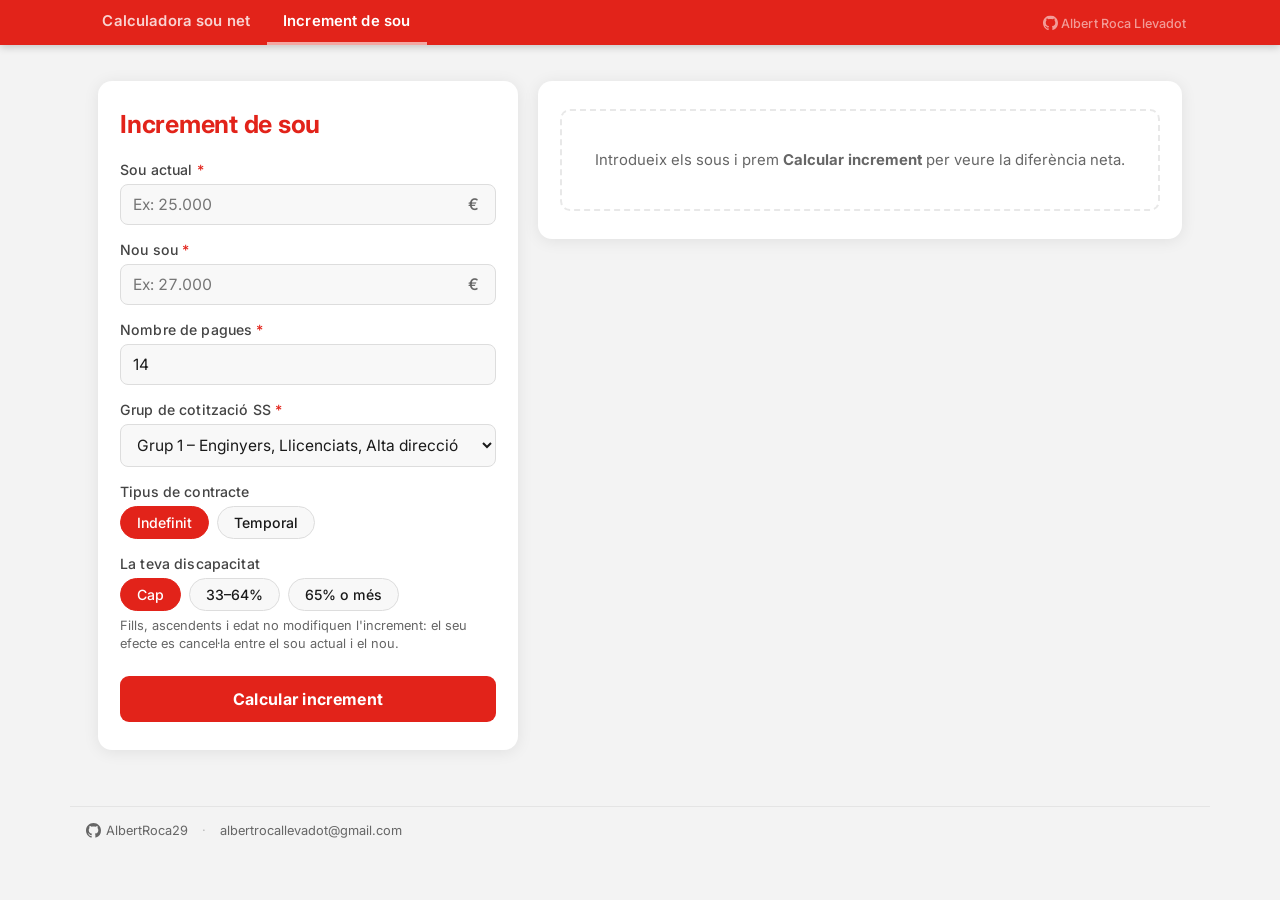
==== commit 3215a36e: "feat(frontend): add k€ input unit, annual net summary and net share after retention - money inputs g" ====
--- a/frontend/increment.html
+++ b/frontend/increment.html
@@ -32,13 +32,8 @@
                         </div>
                     </div>
                     <div class="form-row">
-                        <label>Nombre de pagues <span class="req">*</span></label>
-                        <div class="pill-group" id="paguesPills">
-                            <button type="button" aria-pressed="false" class="pill" data-value="12">12</button>
-                            <button type="button" aria-pressed="true" class="pill selected" data-value="14">14</button>
-                            <button type="button" aria-pressed="false" class="pill" data-value="other">Altre</button>
-                            <input type="number" id="n_pagues" name="n_pagues" class="pagues-other" required min="1" max="15" step="1" value="14" placeholder="Nº" aria-label="Nombre de pagues" hidden>
-                        </div>
+                        <label for="n_pagues">Nombre de pagues <span class="req">*</span></label>
+                        <input type="number" id="n_pagues" name="n_pagues" required min="1" max="15" step="1" value="14" placeholder="Ex: 14">
                     </div>
                     <div class="form-row">
                         <label for="grup_cotitzacio">Grup de cotització SS <span class="req">*</span></label>
@@ -82,18 +77,14 @@
 
     <script src="shared.js"></script>
     <script>
-    // Amb dos sous, mana el més baix: és on el grup pot afectar.
-    initGrupSelect('grup_cotitzacio',
-        () => { const v = ['sou_actual', 'sou_nou'].map(readMoney).filter(Number.isFinite); return v.length ? Math.min(...v) : NaN; },
-        ['sou_actual', 'sou_nou']);
-    bindPaguesPills('paguesPills', 'n_pagues');
+    fillGrupSelect('grup_cotitzacio');
     initMoneyInputs();
     bindPills('contractTypePills', 'contract_type');
     bindPills('disabilitySelfPills', 'disability_self');
 
     function renderResult(r, nPagues) {
         return resultHero(`Increment net per paga (${nPagues})`, fmtEur(r.increment_annual_net / nPagues),
-                `Equivalent mensual (÷12): ${fmtEur(r.increment_monthly_net)}`)
+                nPagues !== 12 ? `Equivalent mensual (÷12): ${fmtEur(r.increment_monthly_net)}` : '')
             + resultSection("Resum de l'increment", [
                 ['Increment brut anual', '+' + fmtEur(r.increment_annual_brut)],
                 ['− SS addicional', '−' + fmtEur(r.increment_annual_ss), 'minus'],
--- a/frontend/style.css
+++ b/frontend/style.css
@@ -182,17 +182,6 @@
 }
 .group-title + .field-hint { margin-bottom: 8px; }
 
-.grup-collapsed {
-    background: var(--input-bg);
-    border: 1.5px solid var(--input-border);
-    border-radius: 8px;
-    padding: 10px 12px;
-    font-size: 0.9em;
-    color: var(--text-muted);
-}
-.grup-collapsed[hidden], select[hidden], .field-hint[hidden] { display: none; }
-.grup-ok { color: #1a7f37; font-weight: 700; margin-right: 4px; }
-
 input[type="number"],
 input[type="text"],
 select {
@@ -217,19 +206,28 @@
 /* Camp d'import amb sufix € */
 .input-affix { position: relative; }
 .input-affix input {
-    padding-right: 34px;
+    padding-right: 48px;
     font-variant-numeric: tabular-nums;
 }
-.input-affix::after {
-    content: '€';
+.money-unit {
     position: absolute;
-    right: 13px;
+    right: 6px;
     top: 50%;
     transform: translateY(-50%);
-    color: var(--text-muted);
+    min-width: 34px;
+    padding: 3px 7px;
+    border: 1px solid transparent;
+    border-radius: 6px;
+    background: transparent;
+    color: var(--text-muted);
+    font: inherit;
     font-weight: 500;
-    pointer-events: none;
-}
+    line-height: normal;
+    cursor: pointer;
+    transition: background 0.15s, border-color 0.15s, color 0.15s;
+}
+.money-unit:hover { border-color: var(--input-border); color: var(--text); }
+.money-unit[aria-pressed="true"] { color: var(--text); border-color: var(--input-border); }
 
 /* ---- Pills ---- */
 .pill-group {
@@ -250,11 +248,6 @@
     font-family: inherit;
     color: var(--text);
     line-height: normal;
-}
-input[type="number"].pagues-other {
-    width: 80px;
-    padding: 6px 10px;
-    border-radius: 20px;
 }
 .pill:hover:not(.selected) { border-color: #c4c4c4; }
 .pill.selected {
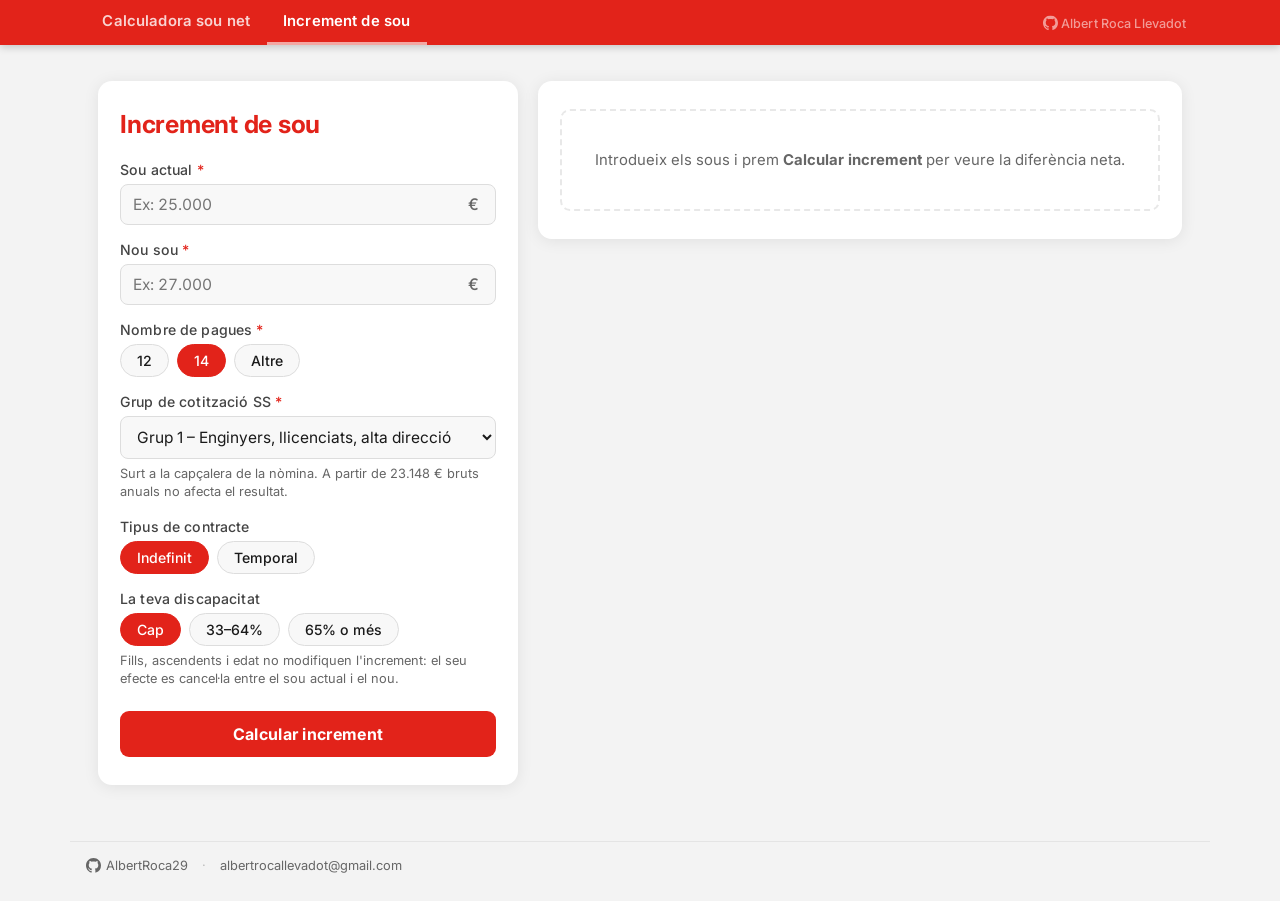
==== commit 320b3a05: "Merge branch 'refs/heads/claude/payroll-groups-filtering-dcd202' into claude/push-to-main-005f9d" ====
--- a/frontend/increment.html
+++ b/frontend/increment.html
@@ -32,8 +32,13 @@
                         </div>
                     </div>
                     <div class="form-row">
-                        <label for="n_pagues">Nombre de pagues <span class="req">*</span></label>
-                        <input type="number" id="n_pagues" name="n_pagues" required min="1" max="15" step="1" value="14" placeholder="Ex: 14">
+                        <label>Nombre de pagues <span class="req">*</span></label>
+                        <div class="pill-group" id="paguesPills">
+                            <button type="button" aria-pressed="false" class="pill" data-value="12">12</button>
+                            <button type="button" aria-pressed="true" class="pill selected" data-value="14">14</button>
+                            <button type="button" aria-pressed="false" class="pill" data-value="other">Altre</button>
+                            <input type="number" id="n_pagues" name="n_pagues" class="pagues-other" required min="1" max="15" step="1" value="14" placeholder="Nº" aria-label="Nombre de pagues" hidden>
+                        </div>
                     </div>
                     <div class="form-row">
                         <label for="grup_cotitzacio">Grup de cotització SS <span class="req">*</span></label>
@@ -77,7 +82,11 @@
 
     <script src="shared.js"></script>
     <script>
-    fillGrupSelect('grup_cotitzacio');
+    // Amb dos sous, mana el més baix: és on el grup pot afectar.
+    initGrupSelect('grup_cotitzacio',
+        () => { const v = ['sou_actual', 'sou_nou'].map(readMoney).filter(Number.isFinite); return v.length ? Math.min(...v) : NaN; },
+        ['sou_actual', 'sou_nou']);
+    bindPaguesPills('paguesPills', 'n_pagues');
     initMoneyInputs();
     bindPills('contractTypePills', 'contract_type');
     bindPills('disabilitySelfPills', 'disability_self');
--- a/frontend/style.css
+++ b/frontend/style.css
@@ -182,6 +182,17 @@
 }
 .group-title + .field-hint { margin-bottom: 8px; }
 
+.grup-collapsed {
+    background: var(--input-bg);
+    border: 1.5px solid var(--input-border);
+    border-radius: 8px;
+    padding: 10px 12px;
+    font-size: 0.9em;
+    color: var(--text-muted);
+}
+.grup-collapsed[hidden], select[hidden], .field-hint[hidden] { display: none; }
+.grup-ok { color: #1a7f37; font-weight: 700; margin-right: 4px; }
+
 input[type="number"],
 input[type="text"],
 select {
@@ -248,6 +259,11 @@
     font-family: inherit;
     color: var(--text);
     line-height: normal;
+}
+input[type="number"].pagues-other {
+    width: 80px;
+    padding: 6px 10px;
+    border-radius: 20px;
 }
 .pill:hover:not(.selected) { border-color: #c4c4c4; }
 .pill.selected {
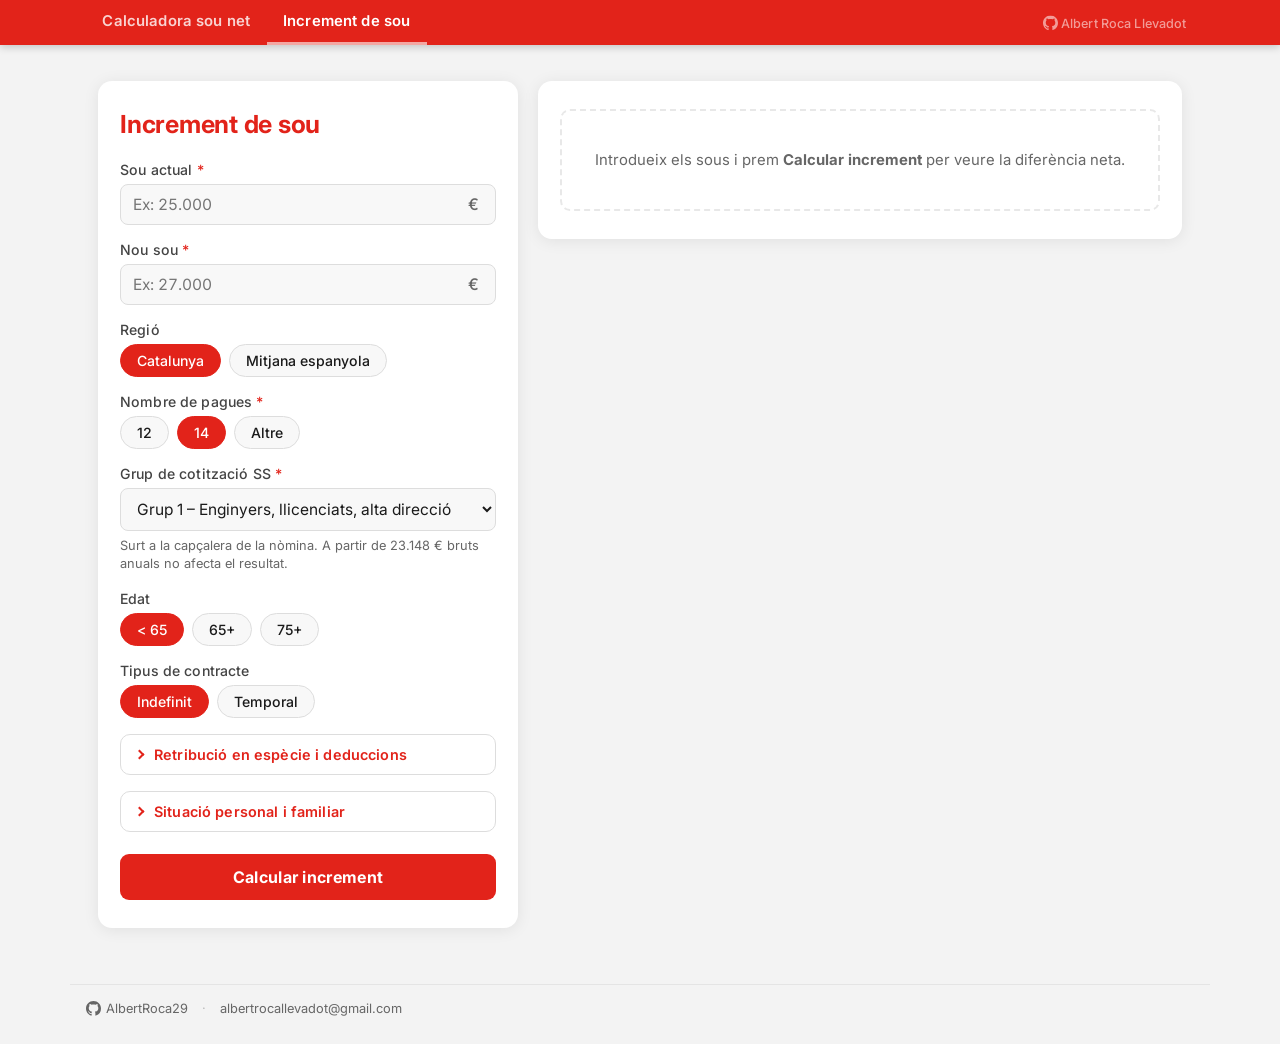
==== commit ec51bdda: "merge: official AEAT algorithm and step-by-step walkthrough Merge claude/irpf-algorithm-graph-548860" ====
--- a/frontend/increment.html
+++ b/frontend/increment.html
@@ -31,37 +31,8 @@
                             <input type="text" inputmode="decimal" data-money autocomplete="off" id="sou_nou" name="sou_nou" required placeholder="Ex: 27.000">
                         </div>
                     </div>
-                    <div class="form-row">
-                        <label>Nombre de pagues <span class="req">*</span></label>
-                        <div class="pill-group" id="paguesPills">
-                            <button type="button" aria-pressed="false" class="pill" data-value="12">12</button>
-                            <button type="button" aria-pressed="true" class="pill selected" data-value="14">14</button>
-                            <button type="button" aria-pressed="false" class="pill" data-value="other">Altre</button>
-                            <input type="number" id="n_pagues" name="n_pagues" class="pagues-other" required min="1" max="15" step="1" value="14" placeholder="Nº" aria-label="Nombre de pagues" hidden>
-                        </div>
-                    </div>
-                    <div class="form-row">
-                        <label for="grup_cotitzacio">Grup de cotització SS <span class="req">*</span></label>
-                        <select id="grup_cotitzacio" name="grup_cotitzacio" required></select>
-                    </div>
-                    <div class="form-row">
-                        <label>Tipus de contracte</label>
-                        <div class="pill-group" id="contractTypePills">
-                            <button type="button" aria-pressed="true" class="pill selected" data-value="indefinite">Indefinit</button>
-                            <button type="button" aria-pressed="false" class="pill" data-value="temporary">Temporal</button>
-                        </div>
-                        <input type="hidden" id="contract_type" name="contract_type" value="indefinite">
-                    </div>
-                    <div class="form-row">
-                        <label>La teva discapacitat</label>
-                        <div class="pill-group" id="disabilitySelfPills">
-                            <button type="button" aria-pressed="true" class="pill selected" data-value="0">Cap</button>
-                            <button type="button" aria-pressed="false" class="pill" data-value="50">33–64%</button>
-                            <button type="button" aria-pressed="false" class="pill" data-value="80">65% o més</button>
-                        </div>
-                        <input type="hidden" id="disability_self" value="0">
-                        <div class="field-hint">Fills, ascendents i edat no modifiquen l'increment: el seu efecte es cancel·la entre el sou actual i el nou.</div>
-                    </div>
+                    <div id="profileFields" style="display:contents"></div>
+
                     <button type="submit" class="btn-submit">Calcular increment</button>
                 </form>
             </div>
@@ -72,6 +43,7 @@
                     Introdueix els sous i prem <strong>Calcular increment</strong> per veure la diferència neta.
                 </div>
                 <div id="result" aria-live="polite"></div>
+                <div id="walkthrough"></div>
                 <div id="plots"></div>
             </div>
 
@@ -81,17 +53,17 @@
     <footer class="site-footer" id="site-footer"></footer>
 
     <script src="shared.js"></script>
+    <script src="profile.js"></script>
+    <script src="walkthrough.js"></script>
     <script>
     // Amb dos sous, mana el més baix: és on el grup pot afectar.
-    initGrupSelect('grup_cotitzacio',
-        () => { const v = ['sou_actual', 'sou_nou'].map(readMoney).filter(Number.isFinite); return v.length ? Math.min(...v) : NaN; },
-        ['sou_actual', 'sou_nou']);
-    bindPaguesPills('paguesPills', 'n_pagues');
-    initMoneyInputs();
-    bindPills('contractTypePills', 'contract_type');
-    bindPills('disabilitySelfPills', 'disability_self');
+    Profile.mount(document.getElementById('profileFields'), {
+        grossForGroup: () => { const v = ['sou_actual', 'sou_nou'].map(readMoney).filter(Number.isFinite); return v.length ? Math.min(...v) : NaN; },
+        watchIds: ['sou_actual', 'sou_nou'],
+    });
 
     function renderResult(r, nPagues) {
+        const prev = r.previous, now = r.new;
         return resultHero(`Increment net per paga (${nPagues})`, fmtEur(r.increment_annual_net / nPagues),
                 nPagues !== 12 ? `Equivalent mensual (÷12): ${fmtEur(r.increment_monthly_net)}` : '')
             + resultSection("Resum de l'increment", [
@@ -99,7 +71,11 @@
                 ['− SS addicional', '−' + fmtEur(r.increment_annual_ss), 'minus'],
                 ['− IRPF addicional', '−' + fmtEur(r.increment_annual_irpf), 'minus'],
                 ['Increment net anual', fmtEur(r.increment_annual_net), 'total'],
-            ]);
+            ])
+            + (prev && now ? resultSection('Abans → després', [
+                ['Tipus de retenció', `${fmtPct(prev.tipo_retencio)} → <b>${fmtPct(now.tipo_retencio)}</b>`],
+                [`Sou net per paga (${nPagues})`, `${fmtEur(prev.sou_net_per_paga)} → <b>${fmtEur(now.sou_net_per_paga)}</b>`],
+            ]) : '');
     }
 
     let requestSeq = 0;
@@ -108,12 +84,15 @@
         const seq = ++requestSeq;
         const souActual = readMoney('sou_actual');
         const souNou = readMoney('sou_nou');
-        const nPagues = parseInt(document.getElementById('n_pagues').value);
+        const profile = Profile.read();
+        const nPagues = profile.n_pagues;
 
         const resultEl = document.getElementById('result');
         const plotsEl = document.getElementById('plots');
+        const wtEl = document.getElementById('walkthrough');
         document.getElementById('resultPlaceholder').style.display = 'none';
         plotsEl.innerHTML = '';
+        wtEl.innerHTML = '';
 
         if (isNaN(souActual) || isNaN(souNou) || souNou <= souActual) {
             showError(resultEl, 'El nou sou ha de ser superior al sou actual.');
@@ -124,20 +103,12 @@
         const restoreButton = setSubmitting(this);
 
         try {
-            const result = await postApi('/api/increment', {
-                previous_gross: souActual,
-                new_gross: souNou,
-                n_pagues: nPagues,
-                pagues_prorratejades: false,
-                retribucio_en_especie_ann: 0,
-                grup_cotitzacio: document.getElementById('grup_cotitzacio').value,
-                contract_type: document.getElementById('contract_type').value,
-                other_deductions: 0,
-                age: 30,
-                disability_self: parseInt(document.getElementById('disability_self').value)
-            });
+            const result = await postApi('/api/increment', { previous_gross: souActual, new_gross: souNou, ...profile });
             if (seq !== requestSeq) return; // ja hi ha una petició més nova
             resultEl.innerHTML = renderResult(result, nPagues);
+            if (result.new?.walkthrough) {
+                Walkthrough.render(wtEl, result.new.walkthrough, result.previous.walkthrough, { region: profile.region });
+            }
             if (result.increment_pie) {
                 plotsEl.innerHTML = chartCard(result.increment_pie, "Gràfic de l'increment", 'pie');
             }
--- a/frontend/style.css
+++ b/frontend/style.css
@@ -644,3 +644,45 @@
 @media (prefers-reduced-motion: reduce) {
     *, *::before, *::after { animation: none !important; transition: none !important; }
 }
+
+/* ==== Walkthrough (pas a pas de l'algorisme oficial) ==== */
+.wt { margin-top: 22px; display: flex; flex-direction: column; gap: 14px; }
+.wt-head { padding: 2px 2px 0; }
+.wt-title { font-weight: 700; font-size: 1.05em; }
+.wt-subtitle { font-size: 0.85em; color: var(--text-muted); margin-top: 2px; }
+.wt-subtitle a { color: var(--primary); }
+.wt-card { background: #f8f8f8; border: 1px solid #eee; border-radius: 12px; padding: 14px 16px; }
+.wt-h { font-weight: 700; font-size: 0.95em; }
+.wt-h span { color: var(--text-muted); font-weight: 500; }
+.wt-p { font-size: 0.84em; color: #555; margin-top: 2px; line-height: 1.5; }
+.wt-wf { display: grid; grid-template-columns: minmax(110px, 160px) 1fr auto; gap: 6px 10px; align-items: center; margin-top: 10px; font-size: 0.85em; line-height: 1.25; }
+.wt-lab { text-align: right; color: #333; }
+.wt-lab code { display: block; font-size: 0.78em; color: #888; }
+.wt-track { position: relative; height: 18px; background: #efefef; border-radius: 4px; }
+.wt-bar { position: absolute; top: 0; height: 100%; border-radius: 4px; transition: all .35s; }
+.wt-num { font-family: ui-monospace, Menlo, Consolas, monospace; font-size: 0.92em; text-align: right; white-space: nowrap; }
+.wt-neg { background: repeating-linear-gradient(135deg, #f6b6b2 0 6px, #fbd3d0 6px 12px); }
+.wt-tot { background: var(--primary); }
+.wt-start { background: #2f6fd6; }
+.wt-min { background: #3aa76d; }
+.wt-ghost { position: absolute; top: -3px; bottom: -3px; width: 2px; margin-left: -1px; background: #1a1a1a; border-radius: 1px; }
+.wt-d { display: block; font-size: 0.82em; }
+.wt-up, .wt-down { color: #444; font-weight: 600; } .wt-same { color: #999; }
+.wt-h .wt-d, .wt-rowlab .wt-d, .wt-kv .wt-d { display: inline; margin-left: 6px; }
+.wt-rowlab { font-size: 0.82em; color: #666; margin-top: 10px; }
+.wt-brkwrap { position: relative; }
+.wt-brk { display: flex; height: 26px; border-radius: 6px; overflow: hidden; margin-top: 4px; }
+.wt-brk div { display: flex; align-items: center; justify-content: center; font-size: 0.72em; color: #fff; font-weight: 600; white-space: nowrap; overflow: hidden; min-width: 0; }
+.wt-kv { display: grid; grid-template-columns: 1fr auto; gap: 4px 12px; font-size: 0.86em; margin-top: 10px; }
+.wt-kv span:nth-child(even) { font-family: ui-monospace, Menlo, Consolas, monospace; text-align: right; }
+.wt-pill { display: inline-block; border-radius: 99px; padding: 2px 10px; font-size: 0.8em; font-weight: 600; }
+.wt-ok { background: #e5f6ec; color: #1f7a47; } .wt-no { background: var(--primary-light); color: var(--primary-dark); } .wt-warn { background: #fff4dd; color: #8a5a00; }
+.wt-big { display: flex; flex-wrap: wrap; gap: 14px 32px; margin-top: 12px; align-items: flex-end; }
+.wt-n { font-size: 1.9em; font-weight: 800; color: var(--primary); line-height: 1.1; }
+.wt-n2 { font-size: 1.35em; color: #333; }
+.wt-was { font-size: 0.8em; color: #888; }
+@media (max-width: 520px) {
+    .wt-card { padding: 12px; }
+    .wt-wf { grid-template-columns: 84px 1fr auto; gap: 6px 8px; }
+    .wt-lab code { display: none; }
+}
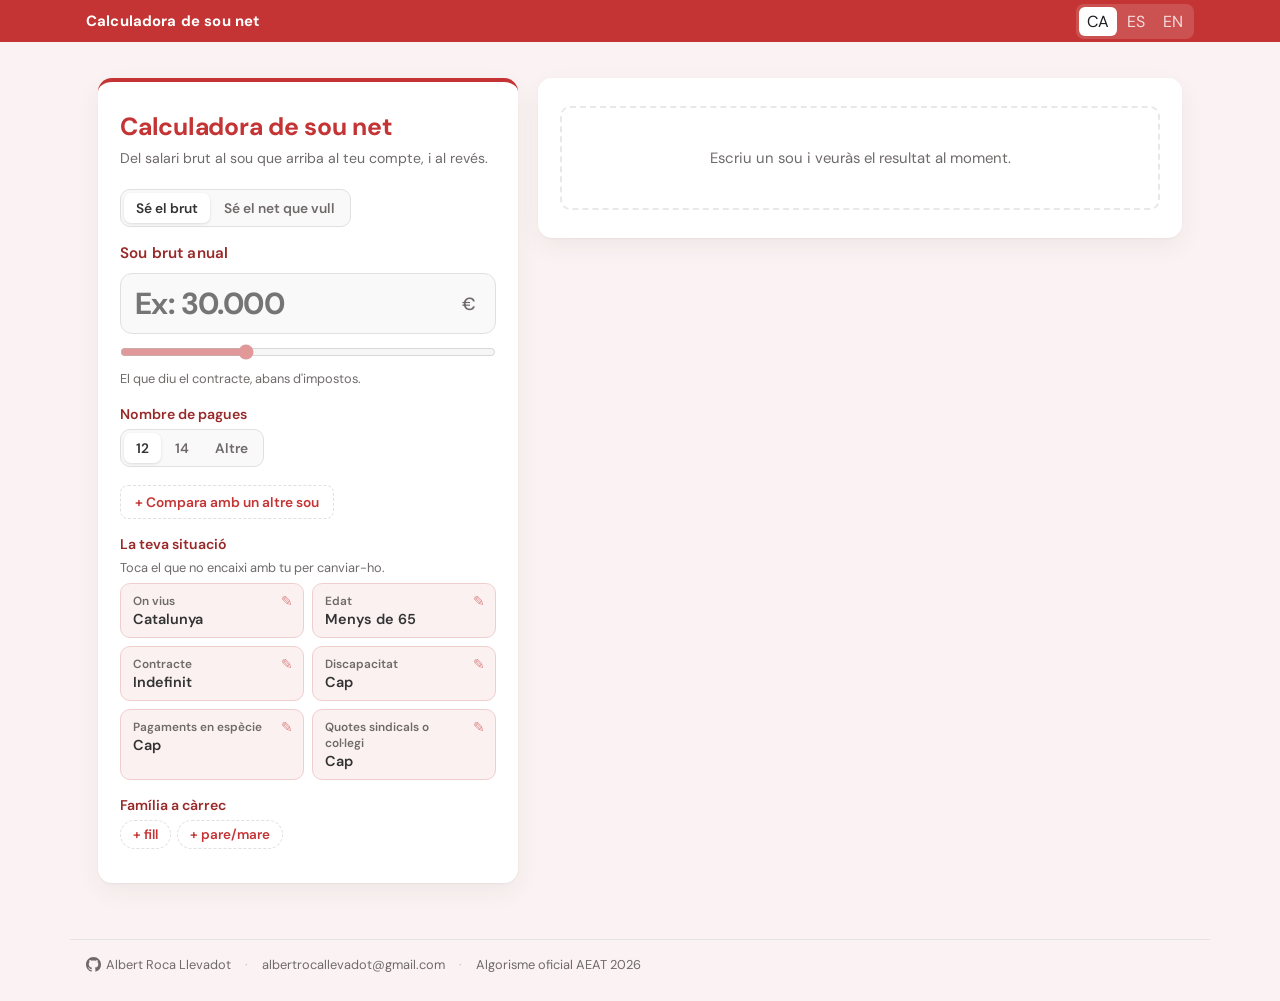
==== commit d4d36543: "feat(frontend): redesign calculator as a single live page - Live results with a big salary input and" ====
--- a/frontend/increment.html
+++ b/frontend/increment.html
@@ -2,124 +2,10 @@
 <html lang="ca">
 <head>
     <meta charset="UTF-8">
-    <meta name="viewport" content="width=device-width, initial-scale=1.0">
-    <title>Increment de sou</title>
-    <link rel="icon" type="image/x-icon" href="logo.ico">
-    <link rel="preconnect" href="https://fonts.googleapis.com">
-    <link href="https://fonts.googleapis.com/css2?family=Inter:wght@400;500;600;700&display=swap" rel="stylesheet">
-    <link rel="stylesheet" href="style.css">
+    <title>Calculadora de sou net</title>
+    <!-- Pàgina antiga: ara tot és a index.html -->
+    <script>location.replace('index.html' + location.search + location.hash);</script>
+    <meta http-equiv="refresh" content="0; url=index.html">
 </head>
-<body>
-    <nav class="navbar" id="navbar"></nav>
-
-    <div class="page-wrapper">
-        <div class="main-grid">
-
-            <!-- LEFT: form -->
-            <div class="form-panel">
-                <h1>Increment de sou</h1>
-                <form id="incrementForm">
-                    <div class="form-row">
-                        <label for="sou_actual">Sou actual <span class="req">*</span></label>
-                        <div class="input-affix">
-                            <input type="text" inputmode="decimal" data-money autocomplete="off" id="sou_actual" name="sou_actual" required placeholder="Ex: 25.000">
-                        </div>
-                    </div>
-                    <div class="form-row">
-                        <label for="sou_nou">Nou sou <span class="req">*</span></label>
-                        <div class="input-affix">
-                            <input type="text" inputmode="decimal" data-money autocomplete="off" id="sou_nou" name="sou_nou" required placeholder="Ex: 27.000">
-                        </div>
-                    </div>
-                    <div id="profileFields" style="display:contents"></div>
-
-                    <button type="submit" class="btn-submit">Calcular increment</button>
-                </form>
-            </div>
-
-            <!-- RIGHT: results -->
-            <div class="result-panel">
-                <div class="result-placeholder" id="resultPlaceholder">
-                    Introdueix els sous i prem <strong>Calcular increment</strong> per veure la diferència neta.
-                </div>
-                <div id="result" aria-live="polite"></div>
-                <div id="walkthrough"></div>
-                <div id="plots"></div>
-            </div>
-
-        </div>
-    </div>
-
-    <footer class="site-footer" id="site-footer"></footer>
-
-    <script src="shared.js"></script>
-    <script src="profile.js"></script>
-    <script src="walkthrough.js"></script>
-    <script>
-    // Amb dos sous, mana el més baix: és on el grup pot afectar.
-    Profile.mount(document.getElementById('profileFields'), {
-        grossForGroup: () => { const v = ['sou_actual', 'sou_nou'].map(readMoney).filter(Number.isFinite); return v.length ? Math.min(...v) : NaN; },
-        watchIds: ['sou_actual', 'sou_nou'],
-    });
-
-    function renderResult(r, nPagues) {
-        const prev = r.previous, now = r.new;
-        return resultHero(`Increment net per paga (${nPagues})`, fmtEur(r.increment_annual_net / nPagues),
-                nPagues !== 12 ? `Equivalent mensual (÷12): ${fmtEur(r.increment_monthly_net)}` : '')
-            + resultSection("Resum de l'increment", [
-                ['Increment brut anual', '+' + fmtEur(r.increment_annual_brut)],
-                ['− SS addicional', '−' + fmtEur(r.increment_annual_ss), 'minus'],
-                ['− IRPF addicional', '−' + fmtEur(r.increment_annual_irpf), 'minus'],
-                ['Increment net anual', fmtEur(r.increment_annual_net), 'total'],
-            ])
-            + (prev && now ? resultSection('Abans → després', [
-                ['Tipus de retenció', `${fmtPct(prev.tipo_retencio)} → <b>${fmtPct(now.tipo_retencio)}</b>`],
-                [`Sou net per paga (${nPagues})`, `${fmtEur(prev.sou_net_per_paga)} → <b>${fmtEur(now.sou_net_per_paga)}</b>`],
-            ]) : '');
-    }
-
-    let requestSeq = 0;
-    document.getElementById('incrementForm').addEventListener('submit', async function(e) {
-        e.preventDefault();
-        const seq = ++requestSeq;
-        const souActual = readMoney('sou_actual');
-        const souNou = readMoney('sou_nou');
-        const profile = Profile.read();
-        const nPagues = profile.n_pagues;
-
-        const resultEl = document.getElementById('result');
-        const plotsEl = document.getElementById('plots');
-        const wtEl = document.getElementById('walkthrough');
-        document.getElementById('resultPlaceholder').style.display = 'none';
-        plotsEl.innerHTML = '';
-        wtEl.innerHTML = '';
-
-        if (isNaN(souActual) || isNaN(souNou) || souNou <= souActual) {
-            showError(resultEl, 'El nou sou ha de ser superior al sou actual.');
-            return;
-        }
-
-        showLoading(resultEl);
-        const restoreButton = setSubmitting(this);
-
-        try {
-            const result = await postApi('/api/increment', { previous_gross: souActual, new_gross: souNou, ...profile });
-            if (seq !== requestSeq) return; // ja hi ha una petició més nova
-            resultEl.innerHTML = renderResult(result, nPagues);
-            if (result.new?.walkthrough) {
-                Walkthrough.render(wtEl, result.new.walkthrough, result.previous.walkthrough, { region: profile.region });
-            }
-            if (result.increment_pie) {
-                plotsEl.innerHTML = chartCard(result.increment_pie, "Gràfic de l'increment", 'pie');
-            }
-            scrollToResultsIfStacked();
-        } catch (err) {
-            if (seq !== requestSeq) return;
-            showError(resultEl, err.message);
-        } finally {
-            restoreButton();
-        }
-    });
-    </script>
-</body>
+<body><a href="index.html">Calculadora de sou net</a></body>
 </html>
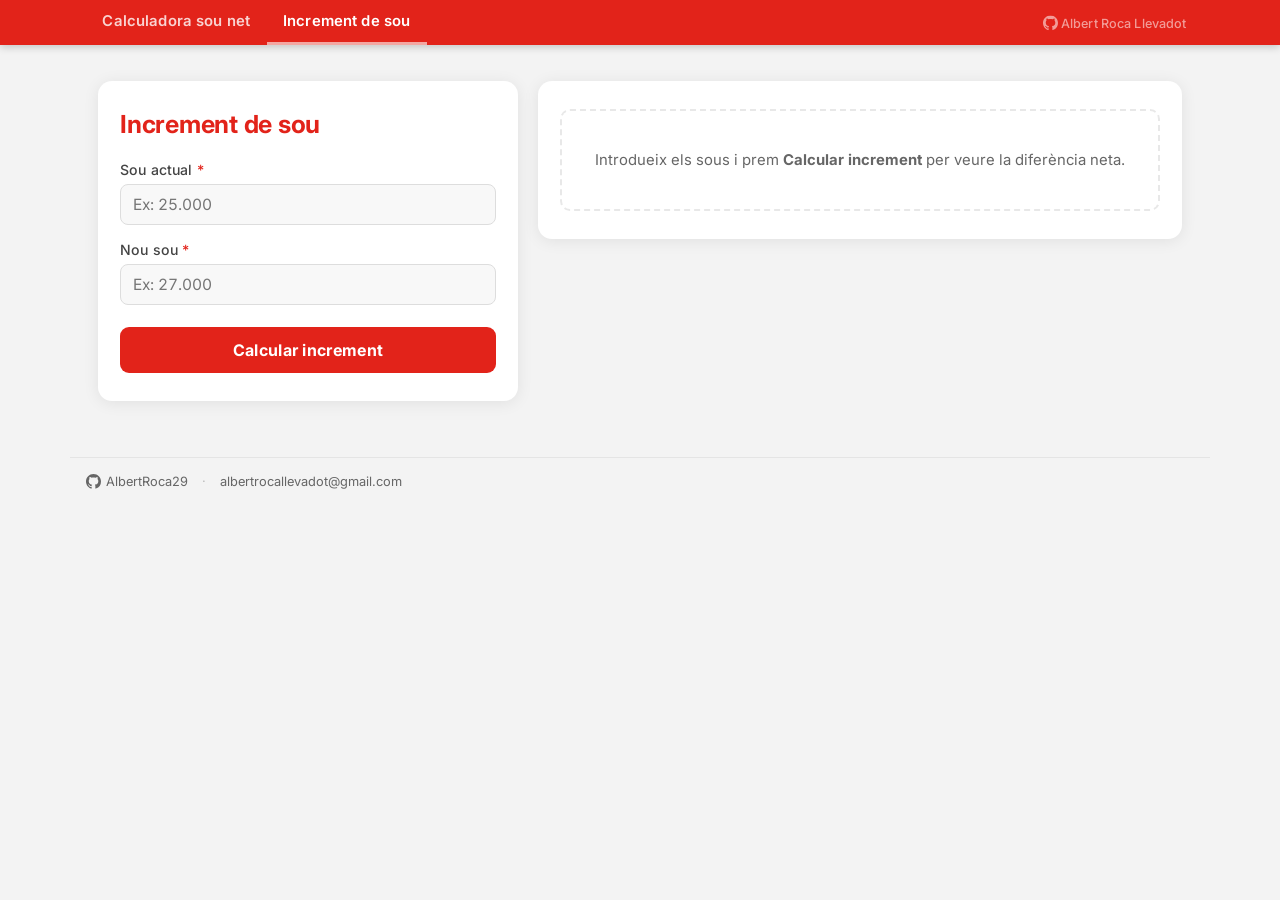
==== commit 28eb0409: "feat(frontend): show real net pay with the payslip amount beside it The hero shows real net per paym" ====
--- a/frontend/increment.html
+++ b/frontend/increment.html
@@ -2,10 +2,129 @@
 <html lang="ca">
 <head>
     <meta charset="UTF-8">
-    <title>Calculadora de sou net</title>
-    <!-- Pàgina antiga: ara tot és a index.html -->
-    <script>location.replace('index.html' + location.search + location.hash);</script>
-    <meta http-equiv="refresh" content="0; url=index.html">
+    <meta name="viewport" content="width=device-width, initial-scale=1.0">
+    <title>Increment de sou</title>
+    <link rel="icon" type="image/x-icon" href="logo.ico">
+    <link rel="preconnect" href="https://fonts.googleapis.com">
+    <link href="https://fonts.googleapis.com/css2?family=Inter:wght@400;500;600;700&display=swap" rel="stylesheet">
+    <link rel="stylesheet" href="style.css">
 </head>
-<body><a href="index.html">Calculadora de sou net</a></body>
+<body>
+    <nav class="navbar" id="navbar"></nav>
+
+    <div class="page-wrapper">
+        <div class="main-grid">
+
+            <!-- LEFT: form -->
+            <div class="form-panel">
+                <h1>Increment de sou</h1>
+                <form id="incrementForm">
+                    <div class="form-row">
+                        <label for="sou_actual">Sou actual <span class="req">*</span></label>
+                        <div class="input-affix">
+                            <input type="text" inputmode="decimal" data-money autocomplete="off" id="sou_actual" name="sou_actual" required placeholder="Ex: 25.000">
+                        </div>
+                    </div>
+                    <div class="form-row">
+                        <label for="sou_nou">Nou sou <span class="req">*</span></label>
+                        <div class="input-affix">
+                            <input type="text" inputmode="decimal" data-money autocomplete="off" id="sou_nou" name="sou_nou" required placeholder="Ex: 27.000">
+                        </div>
+                    </div>
+                    <div id="profileFields" style="display:contents"></div>
+
+                    <button type="submit" class="btn-submit">Calcular increment</button>
+                </form>
+            </div>
+
+            <!-- RIGHT: results -->
+            <div class="result-panel">
+                <div class="result-placeholder" id="resultPlaceholder">
+                    Introdueix els sous i prem <strong>Calcular increment</strong> per veure la diferència neta.
+                </div>
+                <div id="result" aria-live="polite"></div>
+                <div id="walkthrough"></div>
+                <div id="plots"></div>
+            </div>
+
+        </div>
+    </div>
+
+    <footer class="site-footer" id="site-footer"></footer>
+
+    <script src="shared.js"></script>
+    <script src="profile.js"></script>
+    <script src="walkthrough.js"></script>
+    <script>
+    // Amb dos sous, mana el més baix: és on el grup pot afectar.
+    Profile.mount(document.getElementById('profileFields'), {
+        grossForGroup: () => { const v = ['sou_actual', 'sou_nou'].map(readMoney).filter(Number.isFinite); return v.length ? Math.min(...v) : NaN; },
+        watchIds: ['sou_actual', 'sou_nou'],
+    });
+
+    function renderResult(r, nPagues) {
+        const prev = r.previous, now = r.new;
+        const nomDelta = now.nomina_net_per_paga - prev.nomina_net_per_paga;
+        return resultHeroPair(`Increment net per paga (${nPagues})`, fmtEur(r.increment_annual_net / nPagues),
+                nPagues !== 12 ? `Equivalent mensual (÷12): ${fmtEur(r.increment_monthly_net)}` : '',
+                'A la nòmina hi veuràs', (nomDelta >= 0 ? '+' : '−') + fmtEur(Math.abs(nomDelta)), 'per paga')
+            + resultSection("Resum de l'increment", [
+                ['Increment brut anual', '+' + fmtEur(r.increment_annual_brut)],
+                ['− SS addicional', '−' + fmtEur(r.increment_annual_ss), 'minus'],
+                ['− IRPF addicional', '−' + fmtEur(r.increment_annual_irpf), 'minus'],
+                ['Increment net anual', fmtEur(r.increment_annual_net), 'total'],
+                ["De cada 100 € bruts de l'increment et queden",
+                    `<b>${fmtEur(r.increment_annual_brut ? r.increment_annual_net / r.increment_annual_brut * 100 : 0)}</b>`],
+            ])
+            + resultSection('Abans → després', [
+                ['Tipus efectiu IRPF', `${fmtPct(prev.tipus_efectiu)} → <b>${fmtPct(now.tipus_efectiu)}</b>`],
+                [`Sou net per paga (${nPagues})`, `${fmtEur(prev.sou_net_per_paga)} → <b>${fmtEur(now.sou_net_per_paga)}</b>`],
+                ['A la nòmina hi veuràs', `${fmtEur(prev.nomina_net_per_paga)} → ${fmtEur(now.nomina_net_per_paga)}`, 'sub'],
+            ]);
+    }
+
+    let requestSeq = 0;
+    document.getElementById('incrementForm').addEventListener('submit', async function(e) {
+        e.preventDefault();
+        const seq = ++requestSeq;
+        const souActual = readMoney('sou_actual');
+        const souNou = readMoney('sou_nou');
+        const profile = Profile.read();
+        const nPagues = profile.n_pagues;
+
+        const resultEl = document.getElementById('result');
+        const plotsEl = document.getElementById('plots');
+        const wtEl = document.getElementById('walkthrough');
+        document.getElementById('resultPlaceholder').style.display = 'none';
+        plotsEl.innerHTML = '';
+        wtEl.innerHTML = '';
+
+        if (isNaN(souActual) || isNaN(souNou) || souNou <= souActual) {
+            showError(resultEl, 'El nou sou ha de ser superior al sou actual.');
+            return;
+        }
+
+        showLoading(resultEl);
+        const restoreButton = setSubmitting(this);
+
+        try {
+            const result = await postApi('/api/increment', { previous_gross: souActual, new_gross: souNou, ...profile });
+            if (seq !== requestSeq) return; // ja hi ha una petició més nova
+            resultEl.innerHTML = renderResult(result, nPagues);
+            if (result.new?.walkthrough) {
+                Walkthrough.render(wtEl, result.new.walkthrough, result.previous.walkthrough, { region: profile.region });
+            }
+            if (result.increment_pie) {
+                plotsEl.innerHTML = chartCard(result.increment_pie, "Gràfic de l'increment", 'pie');
+            }
+            scrollToResultsIfStacked();
+        } catch (err) {
+            if (seq !== requestSeq) return;
+            showError(resultEl, err.message);
+        } finally {
+            restoreButton();
+        }
+    });
+    </script>
+</body>
 </html>
--- a/frontend/style.css
+++ b/frontend/style.css
@@ -0,0 +1,713 @@
+:root {
+    --primary: #e2231a;
+    --primary-dark: #b81b13;
+    --primary-light: #fff1f0;
+    --primary-border: #fbd5d2;
+    --bg: #f3f3f3;
+    --card: #ffffff;
+    --shadow: 0 2px 16px rgba(0,0,0,0.08);
+    --radius: 14px;
+    --input-bg: #f8f8f8;
+    --input-border: #ddd;
+    --line: #eeeeee;
+    --text: #1a1a1a;
+    --text-muted: #666;
+    --navbar-h: 45px;
+}
+
+*, *::before, *::after { box-sizing: border-box; }
+
+html, body {
+    margin: 0;
+    padding: 0;
+    min-height: 100vh;
+    font-family: 'Inter', Arial, sans-serif;
+    background: var(--bg);
+    color: var(--text);
+}
+
+/* ---- Navbar ---- */
+.navbar {
+    background: var(--primary);
+    position: sticky;
+    top: 0;
+    z-index: 100;
+    box-shadow: 0 2px 8px rgba(0,0,0,0.2);
+}
+.navbar-inner {
+    max-width: 1140px;
+    margin: 0 auto;
+    display: flex;
+    align-items: center;
+    justify-content: space-between;
+    padding: 0 16px;
+}
+.navbar-links {
+    display: flex;
+    align-items: center;
+    min-width: 0;
+}
+.navbar a {
+    color: rgba(255,255,255,0.8);
+    text-decoration: none;
+    font-weight: 600;
+    font-size: 0.93em;
+    padding: 0.8em 1.1em;
+    border-bottom: 3px solid transparent;
+    transition: color 0.15s, border-color 0.15s;
+    display: inline-block;
+    letter-spacing: 0.01em;
+    white-space: nowrap;
+}
+.navbar a.active,
+.navbar a:hover {
+    color: #fff;
+    border-bottom-color: rgba(255,255,255,0.6);
+}
+.navbar-author {
+    display: inline-flex;
+    align-items: center;
+    gap: 6px;
+    color: rgba(255,255,255,0.55) !important;
+    font-size: 0.79em !important;
+    font-weight: 500 !important;
+    padding: 0.5em 0.6em !important;
+    border-bottom: none !important;
+}
+.navbar-author:hover {
+    color: rgba(255,255,255,0.9) !important;
+    border-bottom-color: transparent !important;
+}
+.navbar-author svg {
+  transform: translateY(2.5px);
+}
+@media (max-width: 480px) {
+    .navbar-inner { padding: 0 6px; }
+    .navbar a { font-size: 0.84em; padding: 0.95em 0.65em; }
+    .navbar-author-name { display: none; }
+}
+
+/* ---- Page layout ---- */
+.page-wrapper {
+    max-width: 1140px;
+    margin: 0 auto;
+    padding: 24px 16px 56px;
+}
+
+/* Evita que la navbar sticky tapi l'inici dels resultats en fer scroll */
+.result-panel { scroll-margin-top: calc(var(--navbar-h) + 16px); }
+
+.main-grid {
+    display: flex;
+    flex-direction: column;
+    gap: 20px;
+}
+
+@media (min-width: 768px) and (orientation: landscape),
+       (min-width: 1024px) {
+    .page-wrapper { padding: 36px 28px 56px; }
+    .main-grid { flex-direction: row; align-items: flex-start; }
+    .form-panel { flex: 0 0 420px; }
+    .result-panel {
+        flex: 1 1 0;
+        min-width: 0;
+        position: sticky;
+        top: calc(var(--navbar-h) + 14px);
+        max-height: calc(100vh - var(--navbar-h) - 28px);
+        overflow-y: auto;
+    }
+}
+
+/* ---- Panels ---- */
+.form-panel,
+.result-panel {
+    background: var(--card);
+    border-radius: var(--radius);
+    box-shadow: var(--shadow);
+    padding: 28px 22px;
+}
+
+h1 {
+    color: var(--primary);
+    font-size: 1.55em;
+    font-weight: 700;
+    margin: 0 0 22px 0;
+    letter-spacing: -0.01em;
+}
+h1:has(+ .page-subtitle) { margin-bottom: 6px; }
+
+.page-subtitle {
+    margin: 0 0 22px 0;
+    font-size: 0.88em;
+    color: var(--text-muted);
+    font-weight: 400;
+}
+
+/* ---- Empty state ---- */
+.result-placeholder {
+    color: var(--text-muted);
+    text-align: center;
+    padding: 40px 16px;
+    font-size: 0.93em;
+    border: 2px dashed #e8e8e8;
+    border-radius: 10px;
+}
+
+/* ---- Form ---- */
+form {
+    display: flex;
+    flex-direction: column;
+    gap: 16px;
+}
+
+.form-row {
+    display: flex;
+    flex-direction: column;
+    gap: 6px;
+}
+
+label {
+    font-weight: 500;
+    font-size: 0.88em;
+    color: #444;
+    display: block;
+    letter-spacing: 0.01em;
+}
+.req { color: var(--primary); }
+
+.group-title {
+    font-weight: 600;
+    font-size: 0.9em;
+    margin-bottom: 6px;
+}
+.group-title + .field-hint { margin-bottom: 8px; }
+
+.grup-collapsed {
+    background: var(--input-bg);
+    border: 1.5px solid var(--input-border);
+    border-radius: 8px;
+    padding: 10px 12px;
+    font-size: 0.9em;
+    color: var(--text-muted);
+}
+.grup-collapsed[hidden], select[hidden], .field-hint[hidden] { display: none; }
+.grup-ok { color: #1a7f37; font-weight: 700; margin-right: 4px; }
+
+input[type="number"],
+input[type="text"],
+select {
+    width: 100%;
+    padding: 10px 12px;
+    border-radius: 8px;
+    border: 1.5px solid var(--input-border);
+    background: var(--input-bg);
+    font-size: 0.97rem;
+    font-family: inherit;
+    color: var(--text);
+    transition: border-color 0.15s, box-shadow 0.15s;
+    outline: none;
+}
+input[type="number"]:focus,
+input[type="text"]:focus,
+select:focus {
+    border-color: var(--primary);
+    box-shadow: 0 0 0 3px rgba(226,35,26,0.1);
+}
+
+/* Camp d'import amb sufix € */
+.input-affix { position: relative; }
+.input-affix input {
+    padding-right: 48px;
+    font-variant-numeric: tabular-nums;
+}
+.money-unit {
+    position: absolute;
+    right: 6px;
+    top: 50%;
+    transform: translateY(-50%);
+    min-width: 34px;
+    padding: 3px 7px;
+    border: 1px solid transparent;
+    border-radius: 6px;
+    background: transparent;
+    color: var(--text-muted);
+    font: inherit;
+    font-weight: 500;
+    line-height: normal;
+    cursor: pointer;
+    transition: background 0.15s, border-color 0.15s, color 0.15s;
+}
+.money-unit:hover { border-color: var(--input-border); color: var(--text); }
+.money-unit[aria-pressed="true"] { color: var(--text); border-color: var(--input-border); }
+
+/* ---- Pills ---- */
+.pill-group {
+    display: flex;
+    flex-wrap: wrap;
+    gap: 8px;
+}
+.pill {
+    padding: 7px 16px;
+    border-radius: 20px;
+    border: 1.5px solid var(--input-border);
+    background: var(--input-bg);
+    cursor: pointer;
+    font-weight: 500;
+    font-size: 0.88em;
+    transition: background 0.15s, border-color 0.15s, color 0.15s;
+    user-select: none;
+    font-family: inherit;
+    color: var(--text);
+    line-height: normal;
+}
+input[type="number"].pagues-other {
+    width: 80px;
+    padding: 6px 10px;
+    border-radius: 20px;
+}
+.pill:hover:not(.selected) { border-color: #c4c4c4; }
+.pill.selected {
+    background: var(--primary);
+    color: #fff;
+    border-color: var(--primary);
+}
+.pill:focus-visible,
+.btn-submit:focus-visible,
+.add-btn:focus-visible,
+.remove-btn:focus-visible {
+    outline: 2px solid var(--primary);
+    outline-offset: 2px;
+}
+
+/* ---- Toggle switch ---- */
+.switch {
+    display: inline-flex;
+    align-items: center;
+    gap: 10px;
+    cursor: pointer;
+    font-size: 0.88em;
+    font-weight: 500;
+}
+.switch input[type="checkbox"] { position: absolute; opacity: 0; width: 1px; height: 1px; }
+.switch input[type="checkbox"]:focus-visible + .slider { outline: 2px solid var(--primary); outline-offset: 2px; }
+.slider {
+    width: 38px;
+    height: 22px;
+    background: #ccc;
+    border-radius: 12px;
+    position: relative;
+    transition: background 0.2s;
+    flex-shrink: 0;
+}
+.slider::before {
+    content: '';
+    position: absolute;
+    left: 3px;
+    top: 3px;
+    width: 16px;
+    height: 16px;
+    background: #fff;
+    border-radius: 50%;
+    transition: transform 0.2s;
+    box-shadow: 0 1px 2px rgba(0,0,0,0.2);
+}
+.switch input[type="checkbox"]:checked + .slider { background: var(--primary); }
+.switch input[type="checkbox"]:checked + .slider::before { transform: translateX(16px); }
+
+/* ---- Accordion ---- */
+details {
+    border: 1.5px solid var(--input-border);
+    border-radius: 10px;
+    overflow: hidden;
+}
+summary {
+    font-weight: 600;
+    font-size: 0.9em;
+    color: var(--primary);
+    padding: 11px 14px;
+    cursor: pointer;
+    list-style: none;
+    display: flex;
+    align-items: center;
+    gap: 8px;
+    user-select: none;
+    letter-spacing: 0.01em;
+    transition: background 0.15s;
+}
+summary:hover { background: var(--primary-light); }
+summary::-webkit-details-marker { display: none; }
+summary:focus-visible { outline: 2px solid var(--primary); outline-offset: -2px; border-radius: 10px; }
+summary::before {
+    content: '';
+    width: 7px;
+    height: 7px;
+    border-right: 2px solid currentColor;
+    border-bottom: 2px solid currentColor;
+    transform: rotate(-45deg);
+    transition: transform 0.2s;
+    margin: 0 3px 0 1px;
+    flex-shrink: 0;
+}
+details[open] > summary::before { transform: rotate(45deg) translate(-2px, -1px); }
+.group-content {
+    padding: 12px 14px 16px;
+    display: flex;
+    flex-direction: column;
+    gap: 14px;
+    border-top: 1px solid var(--input-border);
+    background: #fafafa;
+}
+details[open] > .group-content { animation: slide-down 0.22s ease-out; }
+@keyframes slide-down {
+    from { opacity: 0; transform: translateY(-6px); }
+    to   { opacity: 1; transform: none; }
+}
+
+/* ---- Person cards (situació familiar) ---- */
+.person-list {
+    display: flex;
+    flex-direction: column;
+    gap: 10px;
+}
+.person-list:empty { display: none; }
+.person-card {
+    border: 1.5px solid var(--input-border);
+    border-radius: 10px;
+    padding: 12px 12px 14px;
+    background: #fff;
+    display: flex;
+    flex-direction: column;
+    gap: 11px;
+    animation: fade-in 0.2s ease-out;
+}
+.person-card-head {
+    display: flex;
+    justify-content: space-between;
+    align-items: center;
+    font-weight: 600;
+    font-size: 0.86em;
+    color: #444;
+}
+.mini-row {
+    display: flex;
+    flex-direction: column;
+    gap: 6px;
+}
+.mini-label {
+    font-size: 0.82em;
+    color: var(--text-muted);
+    font-weight: 500;
+}
+.field-hint {
+    font-size: 0.8em;
+    color: var(--text-muted);
+    line-height: 1.45;
+}
+
+/* ---- Buttons ---- */
+.btn-submit {
+    background: var(--primary);
+    color: #fff;
+    border: none;
+    border-radius: 9px;
+    padding: 13px 24px;
+    font-size: 1em;
+    font-family: inherit;
+    font-weight: 700;
+    cursor: pointer;
+    transition: background 0.15s;
+    width: 100%;
+    margin-top: 6px;
+    letter-spacing: 0.02em;
+    display: inline-flex;
+    align-items: center;
+    justify-content: center;
+    gap: 10px;
+}
+.btn-submit:hover { background: var(--primary-dark); }
+.btn-submit:disabled { opacity: 0.75; cursor: progress; }
+.btn-submit:disabled:hover { background: var(--primary); }
+
+.spinner {
+    width: 16px;
+    height: 16px;
+    border: 2px solid rgba(255,255,255,0.4);
+    border-top-color: #fff;
+    border-radius: 50%;
+    animation: spin 0.7s linear infinite;
+}
+@keyframes spin { to { transform: rotate(360deg); } }
+
+.add-btn {
+    align-self: flex-start;
+    margin-top: 10px;
+    background: transparent;
+    color: var(--primary);
+    border: 1.5px dashed var(--primary-border);
+    border-radius: 8px;
+    padding: 7px 14px;
+    font-size: 0.86em;
+    font-family: inherit;
+    font-weight: 600;
+    cursor: pointer;
+    transition: background 0.15s, border-color 0.15s;
+}
+.add-btn:hover { background: var(--primary-light); border-color: var(--primary); }
+
+.remove-btn {
+    width: 28px;
+    height: 28px;
+    display: inline-flex;
+    align-items: center;
+    justify-content: center;
+    background: transparent;
+    color: #999;
+    border: none;
+    border-radius: 50%;
+    font-size: 1.25em;
+    line-height: 1;
+    cursor: pointer;
+    font-family: inherit;
+    transition: background 0.15s, color 0.15s;
+}
+.remove-btn:hover { background: var(--primary-light); color: var(--primary); }
+
+/* ---- Resultats ---- */
+#result:not(:empty),
+#plots:not(:empty) { animation: fade-in 0.3s ease-out; }
+@keyframes fade-in {
+    from { opacity: 0; transform: translateY(4px); }
+    to   { opacity: 1; transform: none; }
+}
+
+.result-hero {
+    background: var(--primary-light);
+    border: 1px solid var(--primary-border);
+    border-radius: 12px;
+    padding: 18px 20px;
+    margin-bottom: 22px;
+}
+.result-hero-label,
+.result-section-title {
+    font-size: 0.74em;
+    font-weight: 700;
+    letter-spacing: 0.07em;
+    text-transform: uppercase;
+    color: var(--primary);
+}
+.result-hero-value {
+    font-size: 2.15em;
+    font-weight: 700;
+    letter-spacing: -0.02em;
+    line-height: 1.15;
+    margin: 4px 0 2px;
+    font-variant-numeric: tabular-nums;
+}
+.result-hero-sub {
+    font-size: 0.85em;
+    color: var(--text-muted);
+    font-variant-numeric: tabular-nums;
+}
+
+.result-hero-pair {
+    display: grid;
+    grid-template-columns: minmax(0, 1.5fr) minmax(0, 1fr);
+    gap: 16px;
+    align-items: end;
+}
+.result-hero-side {
+    border-left: 1px solid var(--primary-border);
+    padding-left: 16px;
+}
+.result-hero-side-label {
+    font-size: 0.8em;
+    color: var(--text-muted);
+}
+.result-hero-side-value {
+    font-size: 1.3em;
+    font-weight: 600;
+    margin: 2px 0;
+    font-variant-numeric: tabular-nums;
+}
+@media (max-width: 420px) {
+    .result-hero-pair { grid-template-columns: 1fr; gap: 12px; }
+    .result-hero-side { border-left: none; border-top: 1px solid var(--primary-border); padding: 12px 0 0; }
+}
+
+.result-section + .result-section { margin-top: 22px; }
+.result-section-title {
+    padding-bottom: 6px;
+    border-bottom: 2px solid var(--primary-border);
+}
+.result-table {
+    width: 100%;
+    border-collapse: collapse;
+    font-size: 0.92em;
+    font-variant-numeric: tabular-nums;
+}
+.result-table td {
+    padding: 7px 0;
+    border-bottom: 1px solid var(--line);
+    vertical-align: top;
+}
+.result-table td.amount {
+    text-align: right;
+    white-space: nowrap;
+    padding-left: 12px;
+}
+.result-table tr.sub td { color: var(--text-muted); font-size: 0.92em; padding: 4px 0; }
+.result-table tr.sub td:first-child { padding-left: 14px; }
+.result-table tr.minus td:first-child { color: var(--text-muted); }
+.result-table tr.total td {
+    font-weight: 700;
+    border-top: 1.5px solid #d6d6d6;
+    border-bottom: none;
+}
+.result-table tr:last-child td { border-bottom: none; }
+.amount-secondary {
+    display: block;
+    font-size: 0.86em;
+    font-weight: 500;
+    color: var(--text-muted);
+}
+
+.result-skeleton { display: flex; flex-direction: column; gap: 12px; }
+.result-skeleton div {
+    height: 14px;
+    border-radius: 6px;
+    background: linear-gradient(90deg, #f0f0f0 25%, #e6e6e6 50%, #f0f0f0 75%);
+    background-size: 200% 100%;
+    animation: shimmer 1.2s linear infinite;
+}
+.result-skeleton .sk-hero { height: 86px; border-radius: 12px; margin-bottom: 10px; }
+.result-skeleton div:nth-child(3n) { width: 70%; }
+.result-skeleton div:nth-child(3n+1):not(.sk-hero) { width: 85%; }
+@keyframes shimmer { to { background-position: -200% 0; } }
+
+.result-error {
+    color: #b02a37;
+    background: #fdf0f1;
+    border: 1px solid #f5c6cb;
+    border-radius: 10px;
+    padding: 12px 14px;
+    font-size: 0.92em;
+}
+
+/* ---- Gràfics ---- */
+#plots { display: flex; flex-direction: column; gap: 16px; margin-top: 22px; }
+#plots:empty { display: none; }
+.chart-card {
+    display: flex;
+    justify-content: center;
+    padding: 14px;
+    border: 1px solid var(--line);
+    border-radius: 12px;
+    background: #fff;
+    cursor: zoom-in;
+    transition: box-shadow 0.15s;
+}
+.chart-card:hover { box-shadow: 0 2px 12px rgba(0,0,0,0.07); }
+.chart-card img { width: 100%; height: auto; display: block; }
+.chart-card.chart-pie img { max-width: 380px; }
+.chart-card.chart-lines img { max-width: 560px; }
+
+.chart-lightbox {
+    position: fixed;
+    inset: 0;
+    z-index: 200;
+    background: rgba(20,20,20,0.82);
+    display: flex;
+    align-items: flex-start;
+    justify-content: center;
+    overflow: auto;
+    padding: 24px 12px;
+    cursor: zoom-out;
+    animation: fade-in 0.15s ease-out;
+}
+.chart-lightbox img {
+    max-width: min(100%, 900px);
+    height: auto;
+    border-radius: 10px;
+    background: #fff;
+}
+
+/* ---- Mobile ---- */
+@media (max-width: 480px) {
+    .form-panel, .result-panel { padding: 20px 14px; }
+    h1 { font-size: 1.3em; }
+    .result-hero-value { font-size: 1.85em; }
+}
+
+/* ---- Footer ---- */
+.site-footer {
+    max-width: 1140px;
+    margin: 0 auto;
+    padding: 16px 16px 28px;
+    display: flex;
+    align-items: center;
+    flex-wrap: wrap;
+    gap: 8px 14px;
+    color: var(--text-muted);
+    font-size: 0.8em;
+    border-top: 1px solid #e4e4e4;
+}
+.site-footer a {
+    color: var(--text-muted);
+    text-decoration: none;
+    display: inline-flex;
+    align-items: center;
+    gap: 5px;
+    transition: color 0.15s;
+}
+.site-footer a:hover { color: var(--primary); }
+.site-footer .sep { opacity: 0.4; }
+@media (max-width: 420px) {
+    .footer-email { display: none; }
+    .site-footer .sep { display: none; }
+}
+
+@media (prefers-reduced-motion: reduce) {
+    *, *::before, *::after { animation: none !important; transition: none !important; }
+}
+
+/* ==== Walkthrough (pas a pas de l'algorisme oficial) ==== */
+.wt { margin-top: 22px; display: flex; flex-direction: column; gap: 14px; }
+.wt-head { padding: 2px 2px 0; }
+.wt-title { font-weight: 700; font-size: 1.05em; }
+.wt-subtitle { font-size: 0.85em; color: var(--text-muted); margin-top: 2px; }
+.wt-subtitle a { color: var(--primary); }
+.wt-card { background: #f8f8f8; border: 1px solid #eee; border-radius: 12px; padding: 14px 16px; }
+.wt-h { font-weight: 700; font-size: 0.95em; }
+.wt-h span { color: var(--text-muted); font-weight: 500; }
+.wt-p { font-size: 0.84em; color: #555; margin-top: 2px; line-height: 1.5; }
+.wt-wf { display: grid; grid-template-columns: minmax(110px, 160px) 1fr auto; gap: 6px 10px; align-items: center; margin-top: 10px; font-size: 0.85em; line-height: 1.25; }
+.wt-lab { text-align: right; color: #333; }
+.wt-lab code { display: block; font-size: 0.78em; color: #888; }
+.wt-track { position: relative; height: 18px; background: #efefef; border-radius: 4px; }
+.wt-bar { position: absolute; top: 0; height: 100%; border-radius: 4px; transition: all .35s; }
+.wt-num { font-family: ui-monospace, Menlo, Consolas, monospace; font-size: 0.92em; text-align: right; white-space: nowrap; }
+.wt-neg { background: repeating-linear-gradient(135deg, #f6b6b2 0 6px, #fbd3d0 6px 12px); }
+.wt-tot { background: var(--primary); }
+.wt-start { background: #2f6fd6; }
+.wt-min { background: #3aa76d; }
+.wt-ghost { position: absolute; top: -3px; bottom: -3px; width: 2px; margin-left: -1px; background: #1a1a1a; border-radius: 1px; }
+.wt-d { display: block; font-size: 0.82em; }
+.wt-up, .wt-down { color: #444; font-weight: 600; } .wt-same { color: #999; }
+.wt-h .wt-d, .wt-rowlab .wt-d, .wt-kv .wt-d { display: inline; margin-left: 6px; }
+.wt-rowlab { font-size: 0.82em; color: #666; margin-top: 10px; }
+.wt-brkwrap { position: relative; }
+.wt-brk { display: flex; height: 26px; border-radius: 6px; overflow: hidden; margin-top: 4px; }
+.wt-brk div { display: flex; align-items: center; justify-content: center; font-size: 0.72em; color: #fff; font-weight: 600; white-space: nowrap; overflow: hidden; min-width: 0; }
+.wt-kv { display: grid; grid-template-columns: 1fr auto; gap: 4px 12px; font-size: 0.86em; margin-top: 10px; }
+.wt-kv span:nth-child(even) { font-family: ui-monospace, Menlo, Consolas, monospace; text-align: right; }
+.wt-pill { display: inline-block; border-radius: 99px; padding: 2px 10px; font-size: 0.8em; font-weight: 600; }
+.wt-ok { background: #e5f6ec; color: #1f7a47; } .wt-no { background: var(--primary-light); color: var(--primary-dark); } .wt-warn { background: #fff4dd; color: #8a5a00; }
+.wt-big { display: flex; flex-wrap: wrap; gap: 14px 32px; margin-top: 12px; align-items: flex-end; }
+.wt-n { font-size: 1.9em; font-weight: 800; color: var(--primary); line-height: 1.1; }
+.wt-n2 { font-size: 1.35em; color: #333; }
+.wt-was { font-size: 0.8em; color: #888; }
+@media (max-width: 520px) {
+    .wt-card { padding: 12px; }
+    .wt-wf { grid-template-columns: 84px 1fr auto; gap: 6px 8px; }
+    .wt-lab code { display: none; }
+}
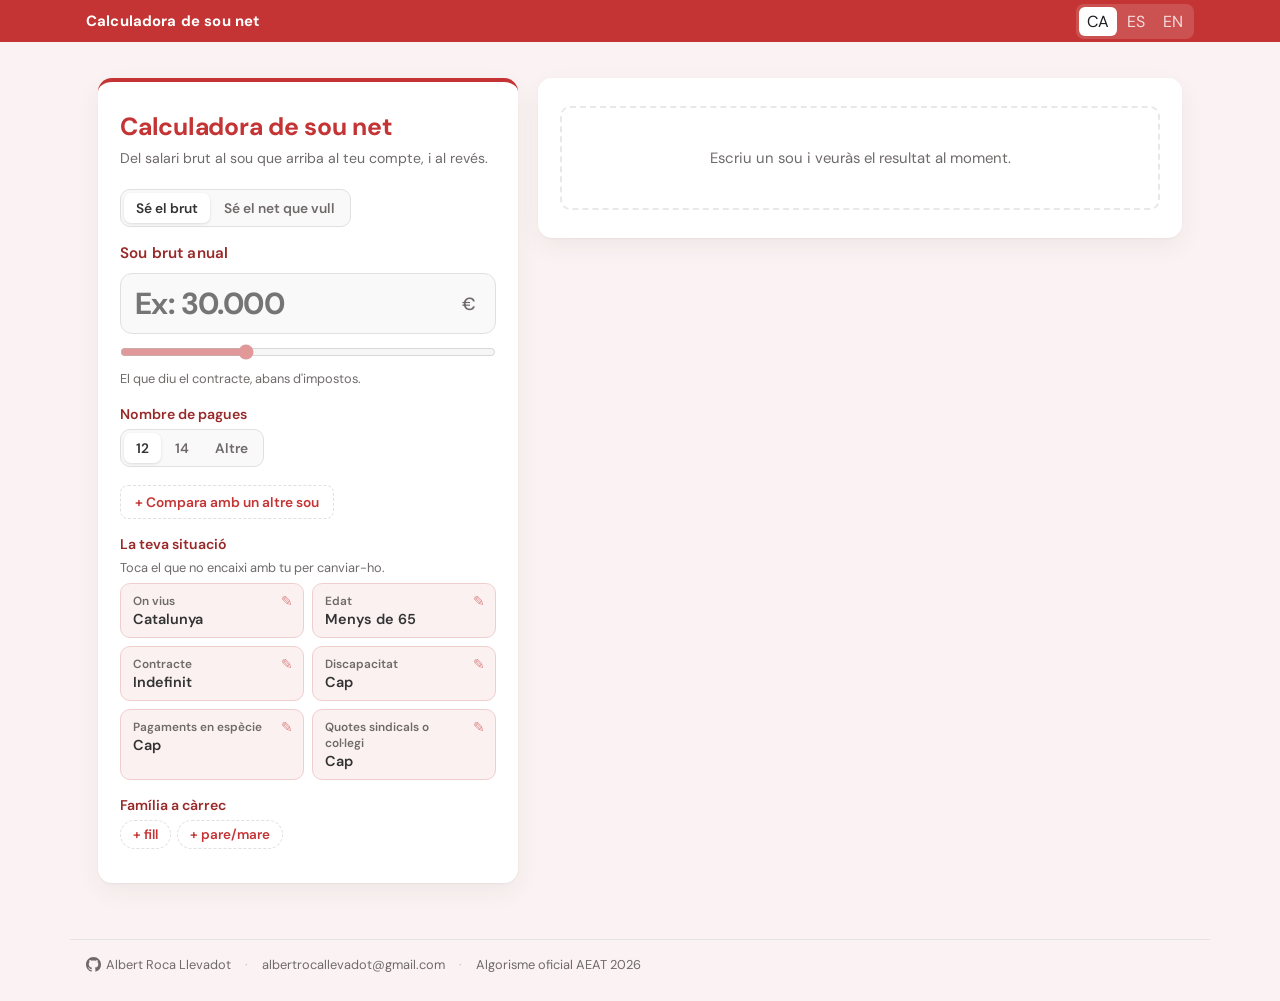
==== commit 7e1ee611: "merge: latest master into real IRPF branch Brings in the single live calculator page, JSON charts an" ====
--- a/frontend/increment.html
+++ b/frontend/increment.html
@@ -2,129 +2,10 @@
 <html lang="ca">
 <head>
     <meta charset="UTF-8">
-    <meta name="viewport" content="width=device-width, initial-scale=1.0">
-    <title>Increment de sou</title>
-    <link rel="icon" type="image/x-icon" href="logo.ico">
-    <link rel="preconnect" href="https://fonts.googleapis.com">
-    <link href="https://fonts.googleapis.com/css2?family=Inter:wght@400;500;600;700&display=swap" rel="stylesheet">
-    <link rel="stylesheet" href="style.css">
+    <title>Calculadora de sou net</title>
+    <!-- Pàgina antiga: ara tot és a index.html -->
+    <script>location.replace('index.html' + location.search + location.hash);</script>
+    <meta http-equiv="refresh" content="0; url=index.html">
 </head>
-<body>
-    <nav class="navbar" id="navbar"></nav>
-
-    <div class="page-wrapper">
-        <div class="main-grid">
-
-            <!-- LEFT: form -->
-            <div class="form-panel">
-                <h1>Increment de sou</h1>
-                <form id="incrementForm">
-                    <div class="form-row">
-                        <label for="sou_actual">Sou actual <span class="req">*</span></label>
-                        <div class="input-affix">
-                            <input type="text" inputmode="decimal" data-money autocomplete="off" id="sou_actual" name="sou_actual" required placeholder="Ex: 25.000">
-                        </div>
-                    </div>
-                    <div class="form-row">
-                        <label for="sou_nou">Nou sou <span class="req">*</span></label>
-                        <div class="input-affix">
-                            <input type="text" inputmode="decimal" data-money autocomplete="off" id="sou_nou" name="sou_nou" required placeholder="Ex: 27.000">
-                        </div>
-                    </div>
-                    <div id="profileFields" style="display:contents"></div>
-
-                    <button type="submit" class="btn-submit">Calcular increment</button>
-                </form>
-            </div>
-
-            <!-- RIGHT: results -->
-            <div class="result-panel">
-                <div class="result-placeholder" id="resultPlaceholder">
-                    Introdueix els sous i prem <strong>Calcular increment</strong> per veure la diferència neta.
-                </div>
-                <div id="result" aria-live="polite"></div>
-                <div id="walkthrough"></div>
-                <div id="plots"></div>
-            </div>
-
-        </div>
-    </div>
-
-    <footer class="site-footer" id="site-footer"></footer>
-
-    <script src="shared.js"></script>
-    <script src="profile.js"></script>
-    <script src="walkthrough.js"></script>
-    <script>
-    // Amb dos sous, mana el més baix: és on el grup pot afectar.
-    Profile.mount(document.getElementById('profileFields'), {
-        grossForGroup: () => { const v = ['sou_actual', 'sou_nou'].map(readMoney).filter(Number.isFinite); return v.length ? Math.min(...v) : NaN; },
-        watchIds: ['sou_actual', 'sou_nou'],
-    });
-
-    function renderResult(r, nPagues) {
-        const prev = r.previous, now = r.new;
-        const nomDelta = now.nomina_net_per_paga - prev.nomina_net_per_paga;
-        return resultHeroPair(`Increment net per paga (${nPagues})`, fmtEur(r.increment_annual_net / nPagues),
-                nPagues !== 12 ? `Equivalent mensual (÷12): ${fmtEur(r.increment_monthly_net)}` : '',
-                'A la nòmina hi veuràs', (nomDelta >= 0 ? '+' : '−') + fmtEur(Math.abs(nomDelta)), 'per paga')
-            + resultSection("Resum de l'increment", [
-                ['Increment brut anual', '+' + fmtEur(r.increment_annual_brut)],
-                ['− SS addicional', '−' + fmtEur(r.increment_annual_ss), 'minus'],
-                ['− IRPF addicional', '−' + fmtEur(r.increment_annual_irpf), 'minus'],
-                ['Increment net anual', fmtEur(r.increment_annual_net), 'total'],
-                ["De cada 100 € bruts de l'increment et queden",
-                    `<b>${fmtEur(r.increment_annual_brut ? r.increment_annual_net / r.increment_annual_brut * 100 : 0)}</b>`],
-            ])
-            + resultSection('Abans → després', [
-                ['Tipus efectiu IRPF', `${fmtPct(prev.tipus_efectiu)} → <b>${fmtPct(now.tipus_efectiu)}</b>`],
-                [`Sou net per paga (${nPagues})`, `${fmtEur(prev.sou_net_per_paga)} → <b>${fmtEur(now.sou_net_per_paga)}</b>`],
-                ['A la nòmina hi veuràs', `${fmtEur(prev.nomina_net_per_paga)} → ${fmtEur(now.nomina_net_per_paga)}`, 'sub'],
-            ]);
-    }
-
-    let requestSeq = 0;
-    document.getElementById('incrementForm').addEventListener('submit', async function(e) {
-        e.preventDefault();
-        const seq = ++requestSeq;
-        const souActual = readMoney('sou_actual');
-        const souNou = readMoney('sou_nou');
-        const profile = Profile.read();
-        const nPagues = profile.n_pagues;
-
-        const resultEl = document.getElementById('result');
-        const plotsEl = document.getElementById('plots');
-        const wtEl = document.getElementById('walkthrough');
-        document.getElementById('resultPlaceholder').style.display = 'none';
-        plotsEl.innerHTML = '';
-        wtEl.innerHTML = '';
-
-        if (isNaN(souActual) || isNaN(souNou) || souNou <= souActual) {
-            showError(resultEl, 'El nou sou ha de ser superior al sou actual.');
-            return;
-        }
-
-        showLoading(resultEl);
-        const restoreButton = setSubmitting(this);
-
-        try {
-            const result = await postApi('/api/increment', { previous_gross: souActual, new_gross: souNou, ...profile });
-            if (seq !== requestSeq) return; // ja hi ha una petició més nova
-            resultEl.innerHTML = renderResult(result, nPagues);
-            if (result.new?.walkthrough) {
-                Walkthrough.render(wtEl, result.new.walkthrough, result.previous.walkthrough, { region: profile.region });
-            }
-            if (result.increment_pie) {
-                plotsEl.innerHTML = chartCard(result.increment_pie, "Gràfic de l'increment", 'pie');
-            }
-            scrollToResultsIfStacked();
-        } catch (err) {
-            if (seq !== requestSeq) return;
-            showError(resultEl, err.message);
-        } finally {
-            restoreButton();
-        }
-    });
-    </script>
-</body>
+<body><a href="index.html">Calculadora de sou net</a></body>
 </html>
